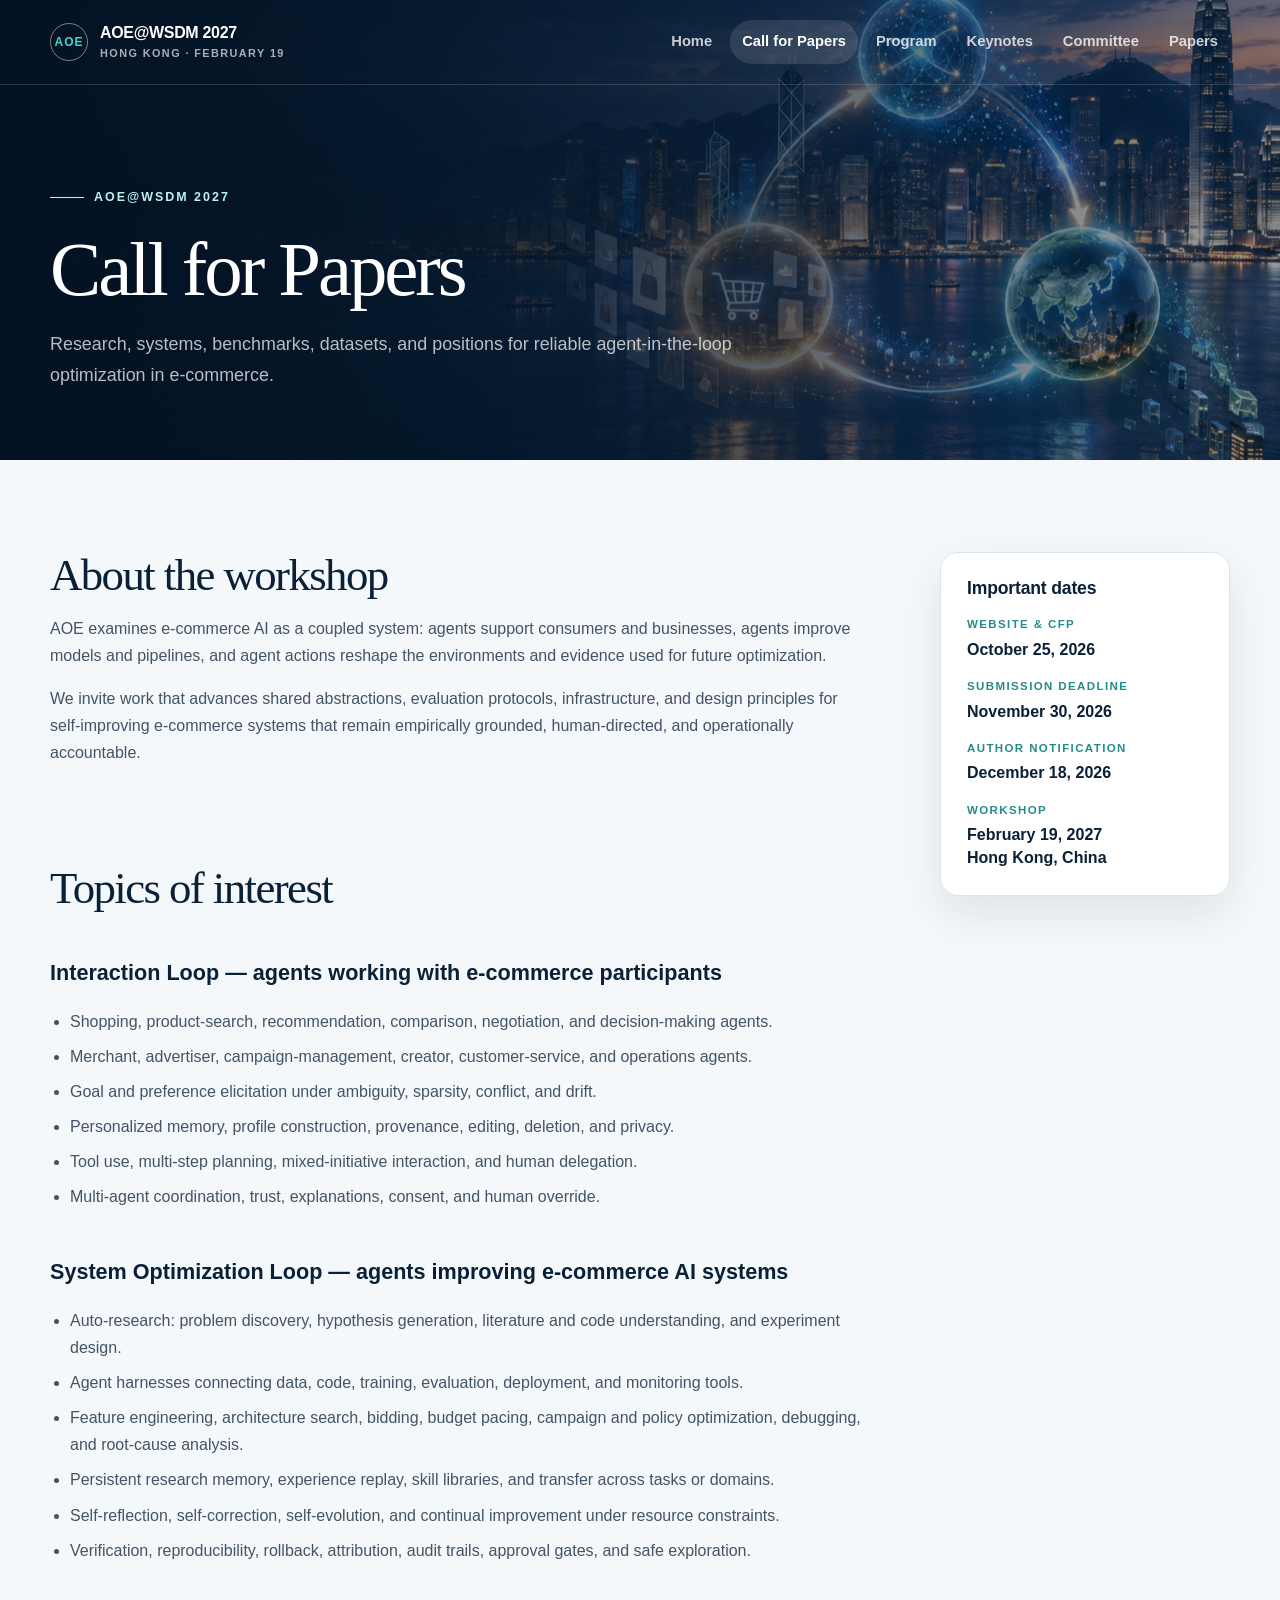
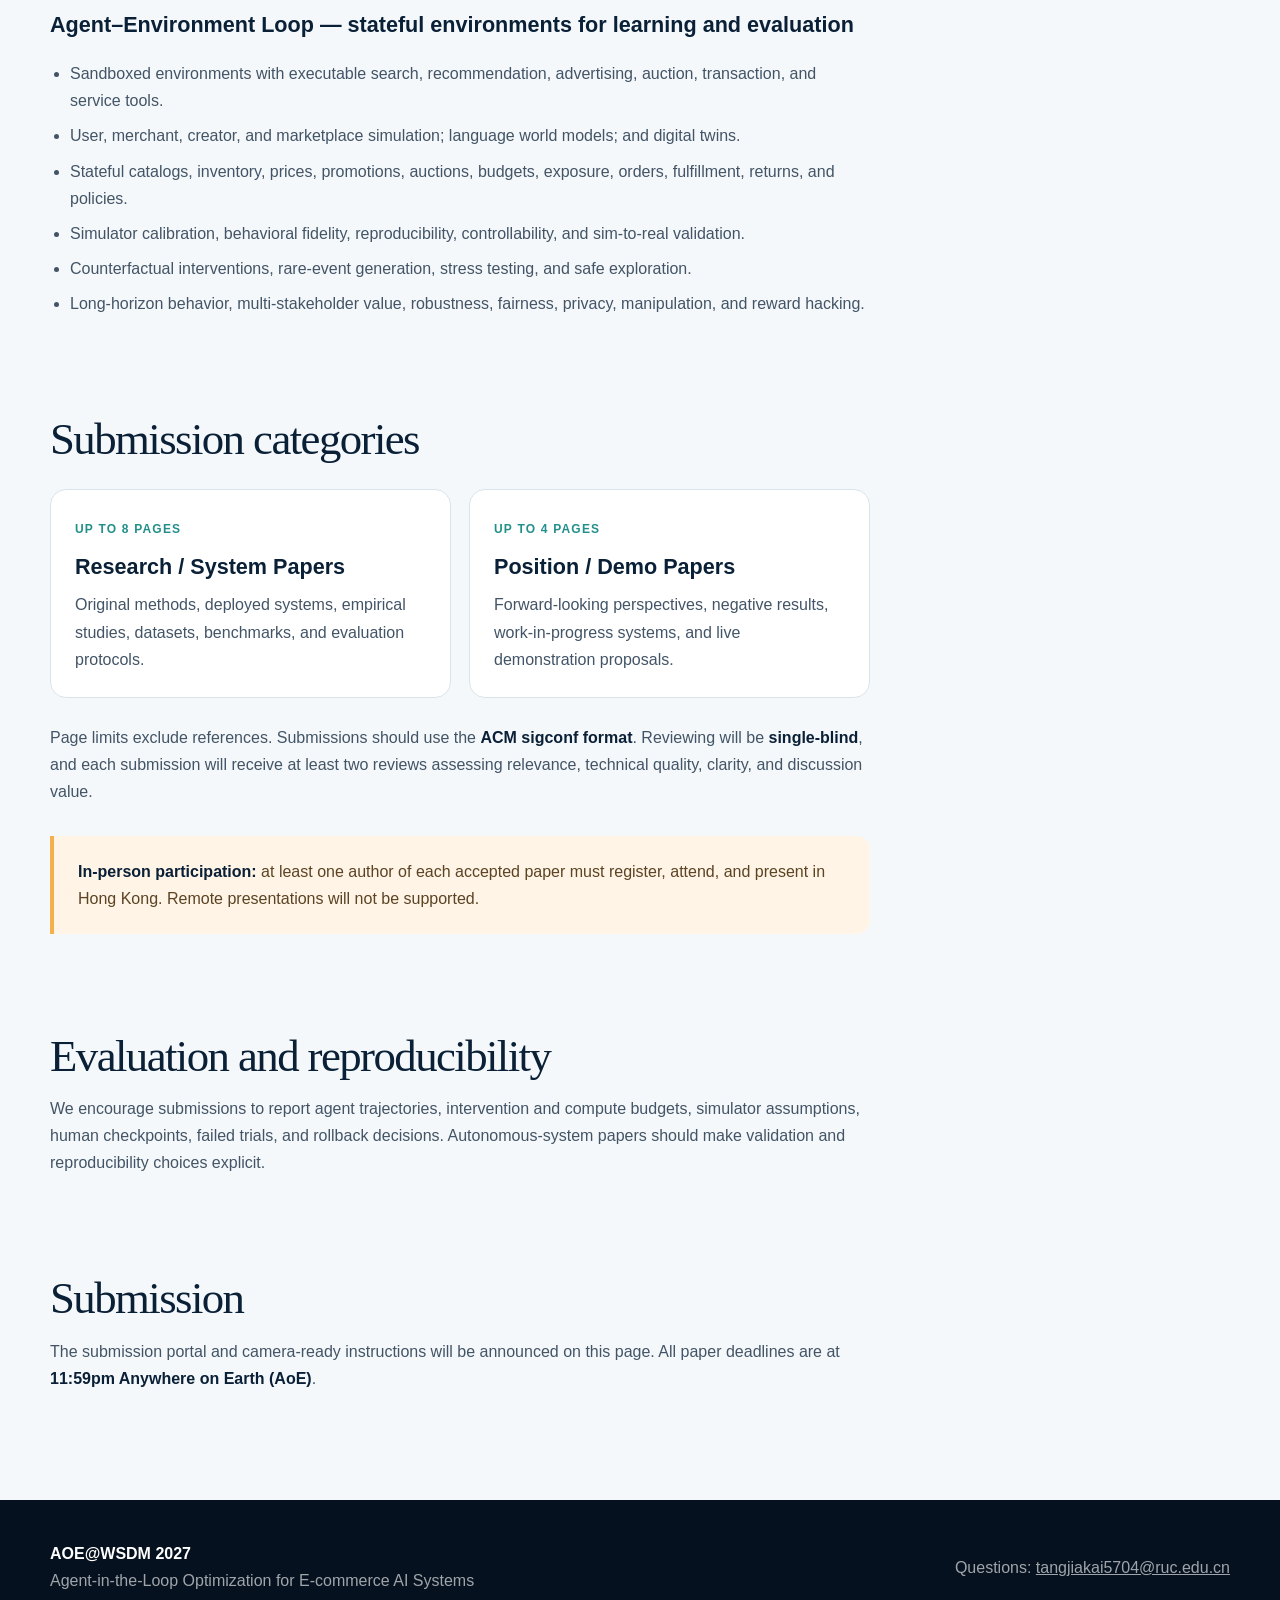
==== cfp.html @ 461d2d0b "Move website files to repository root" ====
<!doctype html>
<html lang="en">
<head>
  <meta charset="utf-8"><meta name="viewport" content="width=device-width, initial-scale=1">
  <meta name="description" content="Call for papers for AOE@WSDM 2027, the Workshop on Agent-in-the-Loop Optimization for E-commerce AI Systems.">
  <title>Call for Papers · AOE@WSDM 2027</title>
  <link rel="icon" type="image/svg+xml" href="data:image/svg+xml,%3Csvg xmlns='http://www.w3.org/2000/svg' viewBox='0 0 64 64'%3E%3Crect width='64' height='64' rx='16' fill='%2307182b'/%3E%3Ccircle cx='32' cy='32' r='20' fill='none' stroke='%2342d6d0' stroke-width='4'/%3E%3Ccircle cx='32' cy='12' r='5' fill='%23f4af4f'/%3E%3Cpath d='M19 39h26' stroke='white' stroke-width='4' stroke-linecap='round'/%3E%3C/svg%3E">
  <link rel="stylesheet" href="assets/style.css">
</head>
<body>
  <a class="skip-link" href="#main">Skip to content</a>
  <header class="site-header"><div class="container header-inner">
    <a class="brand" href="index.html"><span class="brand-mark">AOE</span><span class="brand-copy">AOE@WSDM 2027<small>Hong Kong · February 19</small></span></a>
    <button class="menu-toggle" type="button" aria-expanded="false" aria-controls="site-nav">Menu</button>
    <nav class="site-nav" id="site-nav" aria-label="Primary navigation"><a href="index.html">Home</a><a href="cfp.html" aria-current="page">Call for Papers</a><a href="program.html">Program</a><a href="keynotes.html">Keynotes</a><a href="committee.html">Committee</a><a href="papers.html">Papers</a></nav>
  </div></header>
  <main id="main">
    <section class="page-hero"><div class="container page-hero-inner"><p class="eyebrow">AOE@WSDM 2027</p><h1>Call for Papers</h1><p>Research, systems, benchmarks, datasets, and positions for reliable agent-in-the-loop optimization in e-commerce.</p></div></section>
    <section class="section"><div class="container page-grid">
      <article class="prose">
        <h2>About the workshop</h2>
        <p>AOE examines e-commerce AI as a coupled system: agents support consumers and businesses, agents improve models and pipelines, and agent actions reshape the environments and evidence used for future optimization.</p>
        <p>We invite work that advances shared abstractions, evaluation protocols, infrastructure, and design principles for self-improving e-commerce systems that remain empirically grounded, human-directed, and operationally accountable.</p>

        <h2>Topics of interest</h2>
        <h3>Interaction Loop — agents working with e-commerce participants</h3>
        <ul>
          <li>Shopping, product-search, recommendation, comparison, negotiation, and decision-making agents.</li>
          <li>Merchant, advertiser, campaign-management, creator, customer-service, and operations agents.</li>
          <li>Goal and preference elicitation under ambiguity, sparsity, conflict, and drift.</li>
          <li>Personalized memory, profile construction, provenance, editing, deletion, and privacy.</li>
          <li>Tool use, multi-step planning, mixed-initiative interaction, and human delegation.</li>
          <li>Multi-agent coordination, trust, explanations, consent, and human override.</li>
        </ul>

        <h3>System Optimization Loop — agents improving e-commerce AI systems</h3>
        <ul>
          <li>Auto-research: problem discovery, hypothesis generation, literature and code understanding, and experiment design.</li>
          <li>Agent harnesses connecting data, code, training, evaluation, deployment, and monitoring tools.</li>
          <li>Feature engineering, architecture search, bidding, budget pacing, campaign and policy optimization, debugging, and root-cause analysis.</li>
          <li>Persistent research memory, experience replay, skill libraries, and transfer across tasks or domains.</li>
          <li>Self-reflection, self-correction, self-evolution, and continual improvement under resource constraints.</li>
          <li>Verification, reproducibility, rollback, attribution, audit trails, approval gates, and safe exploration.</li>
        </ul>

        <h3>Agent–Environment Loop — stateful environments for learning and evaluation</h3>
        <ul>
          <li>Sandboxed environments with executable search, recommendation, advertising, auction, transaction, and service tools.</li>
          <li>User, merchant, creator, and marketplace simulation; language world models; and digital twins.</li>
          <li>Stateful catalogs, inventory, prices, promotions, auctions, budgets, exposure, orders, fulfillment, returns, and policies.</li>
          <li>Simulator calibration, behavioral fidelity, reproducibility, controllability, and sim-to-real validation.</li>
          <li>Counterfactual interventions, rare-event generation, stress testing, and safe exploration.</li>
          <li>Long-horizon behavior, multi-stakeholder value, robustness, fairness, privacy, manipulation, and reward hacking.</li>
        </ul>

        <h2>Submission categories</h2>
        <div class="format-grid">
          <div class="format-card"><span>Up to 8 pages</span><h3>Research / System Papers</h3><p>Original methods, deployed systems, empirical studies, datasets, benchmarks, and evaluation protocols.</p></div>
          <div class="format-card"><span>Up to 4 pages</span><h3>Position / Demo Papers</h3><p>Forward-looking perspectives, negative results, work-in-progress systems, and live demonstration proposals.</p></div>
        </div>
        <p>Page limits exclude references. Submissions should use the <strong>ACM sigconf format</strong>. Reviewing will be <strong>single-blind</strong>, and each submission will receive at least two reviews assessing relevance, technical quality, clarity, and discussion value.</p>
        <div class="notice"><strong>In-person participation:</strong> at least one author of each accepted paper must register, attend, and present in Hong Kong. Remote presentations will not be supported.</div>

        <h2>Evaluation and reproducibility</h2>
        <p>We encourage submissions to report agent trajectories, intervention and compute budgets, simulator assumptions, human checkpoints, failed trials, and rollback decisions. Autonomous-system papers should make validation and reproducibility choices explicit.</p>
        <h2>Submission</h2>
        <p>The submission portal and camera-ready instructions will be announced on this page. All paper deadlines are at <strong>11:59pm Anywhere on Earth (AoE)</strong>.</p>
      </article>
      <aside class="side-card" aria-label="Important dates">
        <h2>Important dates</h2><dl>
          <dt>Website & CFP</dt><dd>October 25, 2026</dd>
          <dt>Submission deadline</dt><dd>November 30, 2026</dd>
          <dt>Author notification</dt><dd>December 18, 2026</dd>
          <dt>Workshop</dt><dd>February 19, 2027<br>Hong Kong, China</dd>
        </dl>
      </aside>
    </div></section>
  </main>
  <footer class="site-footer"><div class="container footer-inner"><p><strong>AOE@WSDM 2027</strong><br>Agent-in-the-Loop Optimization for E-commerce AI Systems</p><p>Questions: <a href="mailto:tangjiakai5704@ruc.edu.cn">tangjiakai5704@ruc.edu.cn</a></p></div></footer>
  <script src="assets/site.js"></script>
</body></html>
---- assets/style.css ----
:root {
  --navy-950: #07182b;
  --navy-900: #0a2037;
  --navy-800: #11324e;
  --cyan-400: #42d6d0;
  --cyan-200: #baf4ef;
  --amber-400: #f4af4f;
  --ink: #172536;
  --muted: #5f6f7f;
  --paper: #f5f8fa;
  --white: #ffffff;
  --line: #d9e4ea;
  --shadow: 0 24px 70px rgba(7, 24, 43, 0.14);
  --radius: 22px;
  --container: min(1180px, calc(100% - 40px));
}

* { box-sizing: border-box; }
html { scroll-behavior: smooth; }
body {
  margin: 0;
  color: var(--ink);
  background: var(--paper);
  font-family: Inter, ui-sans-serif, -apple-system, BlinkMacSystemFont, "Segoe UI", sans-serif;
  font-size: 16px;
  line-height: 1.7;
}
a { color: inherit; }
img { display: block; max-width: 100%; }
.container { width: var(--container); margin-inline: auto; }
.skip-link { position: fixed; top: 8px; left: 8px; z-index: 100; padding: 9px 13px; transform: translateY(-150%); background: white; border-radius: 8px; }
.skip-link:focus { transform: translateY(0); }

.site-header {
  position: absolute;
  inset: 0 0 auto;
  z-index: 20;
  border-bottom: 1px solid rgba(255,255,255,.14);
  color: white;
}
.header-inner { min-height: 84px; display: flex; align-items: center; justify-content: space-between; gap: 28px; }
.brand { display: inline-flex; align-items: center; gap: 12px; text-decoration: none; font-weight: 760; letter-spacing: -.02em; }
.brand-mark { width: 38px; height: 38px; display: grid; place-items: center; border: 1px solid rgba(255,255,255,.46); border-radius: 50%; color: var(--cyan-400); font-size: 12px; letter-spacing: .08em; }
.brand-copy { display: grid; line-height: 1.05; }
.brand-copy small { margin-top: 6px; color: rgba(255,255,255,.66); font-size: .68rem; font-weight: 600; letter-spacing: .13em; text-transform: uppercase; }
.site-nav { display: flex; align-items: center; gap: 6px; }
.site-nav a { padding: 9px 12px; border-radius: 999px; text-decoration: none; color: rgba(255,255,255,.78); font-size: .92rem; font-weight: 650; }
.site-nav a:hover, .site-nav a:focus-visible, .site-nav a[aria-current="page"] { background: rgba(255,255,255,.11); color: white; }
.menu-toggle { display: none; border: 0; color: white; background: transparent; font: inherit; font-weight: 700; }

.hero {
  position: relative;
  min-height: 790px;
  display: grid;
  align-items: center;
  overflow: hidden;
  color: white;
  background:
    linear-gradient(90deg, rgba(4,18,34,.96) 0%, rgba(5,24,43,.86) 38%, rgba(5,24,43,.28) 72%, rgba(5,24,43,.14) 100%),
    url('aoe-hero.jpg') center / cover no-repeat,
    var(--navy-950);
}
.hero::before {
  content: "";
  position: absolute;
  inset: 0;
  background-image: linear-gradient(rgba(255,255,255,.045) 1px, transparent 1px), linear-gradient(90deg, rgba(255,255,255,.045) 1px, transparent 1px);
  background-size: 64px 64px;
  mask-image: linear-gradient(to right, transparent 2%, black 50%, black 100%);
}
.hero-inner { position: relative; z-index: 2; padding-top: 140px; padding-bottom: 96px; }
.eyebrow { display: inline-flex; align-items: center; gap: 10px; margin: 0 0 24px; color: var(--cyan-200); font-size: .78rem; font-weight: 760; letter-spacing: .16em; text-transform: uppercase; }
.eyebrow::before { content: ""; width: 34px; height: 1px; background: currentColor; }
.hero h1 { max-width: 900px; margin: 0; font-family: Georgia, "Times New Roman", serif; font-size: clamp(3.2rem, 7.3vw, 6.6rem); line-height: .94; letter-spacing: -.045em; font-weight: 500; }
.hero h1 em { color: var(--cyan-400); font-style: normal; }
.hero-summary { max-width: 690px; margin: 28px 0 0; color: rgba(255,255,255,.78); font-size: clamp(1.05rem, 1.6vw, 1.28rem); line-height: 1.6; }
.hero-meta { display: flex; flex-wrap: wrap; gap: 24px 34px; margin-top: 38px; }
.meta-item { display: grid; gap: 2px; }
.meta-item strong { color: white; font-size: 1.05rem; }
.meta-item span { color: rgba(255,255,255,.55); font-size: .77rem; text-transform: uppercase; letter-spacing: .12em; }
.hero-actions { display: flex; flex-wrap: wrap; gap: 12px; margin-top: 40px; }
.button { display: inline-flex; align-items: center; justify-content: center; min-height: 49px; padding: 0 22px; border-radius: 999px; text-decoration: none; font-weight: 760; transition: transform .2s ease, background .2s ease; }
.button:hover { transform: translateY(-2px); }
.button-primary { background: var(--amber-400); color: var(--navy-950); }
.button-secondary { border: 1px solid rgba(255,255,255,.38); color: white; background: rgba(255,255,255,.06); }
.loop-visual { display: none; }
.loop-ring { position: absolute; inset: 15%; border: 1px solid rgba(186,244,239,.34); border-radius: 50%; animation: orbit 24s linear infinite; }
.loop-ring:nth-child(2) { inset: 27%; border-color: rgba(244,175,79,.38); animation-direction: reverse; animation-duration: 17s; }
.loop-ring::before, .loop-ring::after { content: ""; position: absolute; width: 13px; height: 13px; border-radius: 50%; background: var(--cyan-400); box-shadow: 0 0 28px currentColor; }
.loop-ring::before { top: 8%; left: 22%; }
.loop-ring::after { right: 8%; bottom: 28%; background: var(--amber-400); }
.loop-core { position: absolute; inset: 39%; display: grid; place-items: center; border-radius: 50%; border: 1px solid rgba(255,255,255,.28); background: rgba(255,255,255,.07); backdrop-filter: blur(8px); font-weight: 800; letter-spacing: .15em; }
@keyframes orbit { to { transform: rotate(360deg); } }

.section { padding: 92px 0; }
.section-white { background: white; }
.section-dark { background: var(--navy-950); color: white; }
.section-head { display: grid; grid-template-columns: 1fr 1.15fr; gap: 48px; align-items: end; margin-bottom: 46px; }
.kicker { margin: 0 0 12px; color: #208d8a; font-size: .78rem; font-weight: 800; letter-spacing: .15em; text-transform: uppercase; }
.section h2 { margin: 0; color: var(--navy-900); font-family: Georgia, "Times New Roman", serif; font-size: clamp(2.2rem, 4vw, 4rem); line-height: 1.04; letter-spacing: -.035em; font-weight: 500; }
.section-dark h2 { color: white; }
.lead { margin: 0; color: var(--muted); font-size: 1.13rem; }
.section-dark .lead { color: rgba(255,255,255,.65); }
.intro-grid { display: grid; grid-template-columns: 1.18fr .82fr; gap: 30px; align-items: stretch; }
.intro-copy { padding: clamp(30px, 5vw, 60px); border: 1px solid var(--line); border-radius: var(--radius); background: white; box-shadow: var(--shadow); }
.intro-copy p:first-child { margin-top: 0; font-size: 1.2rem; color: var(--navy-800); }
.question-card { display: grid; align-content: end; min-height: 360px; padding: 40px; border-radius: var(--radius); color: white; background: linear-gradient(145deg, #0e3e58, #071a2e); box-shadow: var(--shadow); }
.question-card span { color: var(--cyan-400); font-size: .75rem; font-weight: 800; letter-spacing: .15em; text-transform: uppercase; }
.question-card blockquote { margin: 20px 0 0; font-family: Georgia, serif; font-size: clamp(1.6rem, 2.7vw, 2.35rem); line-height: 1.22; }
.loop-grid { display: grid; grid-template-columns: repeat(3, 1fr); gap: 18px; }
.loop-card { position: relative; min-height: 315px; padding: 30px; overflow: hidden; border: 1px solid rgba(255,255,255,.11); border-radius: var(--radius); background: rgba(255,255,255,.055); }
.loop-card::after { content: attr(data-index); position: absolute; right: 19px; bottom: -27px; color: rgba(255,255,255,.045); font-family: Georgia, serif; font-size: 8rem; line-height: 1; }
.loop-icon { width: 48px; height: 48px; display: grid; place-items: center; border-radius: 50%; color: var(--navy-950); background: var(--cyan-400); font-weight: 900; }
.loop-card:nth-child(2) .loop-icon { background: var(--amber-400); }
.loop-card:nth-child(3) .loop-icon { background: white; }
.loop-card h3 { margin: 28px 0 12px; font-size: 1.35rem; }
.loop-card p { margin: 0; color: rgba(255,255,255,.63); }
.date-grid { display: grid; grid-template-columns: repeat(4, 1fr); border: 1px solid var(--line); border-radius: var(--radius); overflow: hidden; background: white; box-shadow: var(--shadow); }
.date-item { min-height: 190px; padding: 28px; border-right: 1px solid var(--line); }
.date-item:last-child { border-right: 0; background: #eafaf8; }
.date-item time { display: block; margin-bottom: 18px; color: var(--navy-900); font-family: Georgia, serif; font-size: 1.55rem; line-height: 1.15; }
.date-item span { color: var(--muted); font-size: .8rem; font-weight: 760; letter-spacing: .08em; text-transform: uppercase; }
.topic-row { display: grid; grid-template-columns: 230px minmax(0, 1fr); gap: 36px; padding: 28px 0; border-top: 1px solid var(--line); }
.topic-row:last-child { border-bottom: 1px solid var(--line); }
.topic-number { max-width: 210px; color: #238f8b; font-size: .78rem; font-weight: 800; line-height: 1.6; letter-spacing: .15em; }
.topic-row > div { min-width: 0; }
.topic-row h3 { margin: 0 0 8px; color: var(--navy-900); font-size: 1.4rem; }
.topic-row p { margin: 0; color: var(--muted); }
.cta { padding: 46px; display: flex; align-items: center; justify-content: space-between; gap: 28px; border-radius: var(--radius); color: white; background: linear-gradient(120deg, #0b2a44, #145370); }
.cta h2 { color: white; font-size: clamp(2rem, 3vw, 3.2rem); }
.cta p { margin: 12px 0 0; color: rgba(255,255,255,.66); }
.site-footer { padding: 40px 0; color: rgba(255,255,255,.62); background: #05111f; }
.footer-inner { display: flex; align-items: center; justify-content: space-between; gap: 24px; }
.footer-inner strong { color: white; }
.footer-inner p { margin: 0; }

.page-hero {
  min-height: 460px;
  display: grid;
  align-items: end;
  color: white;
  background:
    linear-gradient(90deg, rgba(4,18,34,.97), rgba(5,24,43,.76) 48%, rgba(5,24,43,.36)),
    url('aoe-hero.jpg') center 48% / cover no-repeat,
    var(--navy-950);
}
.page-hero-inner { padding-top: 170px; padding-bottom: 70px; }
.page-hero h1 { max-width: 880px; margin: 0; font-family: Georgia, "Times New Roman", serif; font-size: clamp(3rem, 6vw, 5.6rem); line-height: .98; letter-spacing: -.04em; font-weight: 500; }
.page-hero p:last-child { max-width: 720px; margin: 22px 0 0; color: rgba(255,255,255,.72); font-size: 1.12rem; }
.page-grid { display: grid; grid-template-columns: minmax(0, 1fr) 290px; gap: 60px; align-items: start; }
.prose { max-width: 820px; }
.prose h2 { margin-top: 2.2em; font-size: clamp(2rem, 3.5vw, 3rem); }
.prose h2:first-child { margin-top: 0; }
.prose h3 { margin: 2em 0 .6em; color: var(--navy-900); font-size: 1.35rem; }
.prose p, .prose li { color: #425466; }
.prose strong { color: var(--navy-900); }
.prose ul, .prose ol { padding-left: 1.25em; }
.prose li + li { margin-top: .5em; }
.side-card { position: sticky; top: 28px; padding: 26px; border: 1px solid var(--line); border-radius: 18px; background: white; box-shadow: 0 18px 45px rgba(7,24,43,.09); }
.side-card h2 { margin: 0 0 18px; font-family: inherit; font-size: 1.1rem; font-weight: 800; letter-spacing: -.01em; }
.side-card dl { margin: 0; }
.side-card dt { margin-top: 16px; color: #268c89; font-size: .72rem; font-weight: 800; letter-spacing: .12em; text-transform: uppercase; }
.side-card dd { margin: 3px 0 0; color: var(--navy-900); font-weight: 680; line-height: 1.45; }
.format-grid { display: grid; grid-template-columns: repeat(2, 1fr); gap: 18px; margin: 26px 0; }
.format-card { padding: 24px; border: 1px solid var(--line); border-radius: 16px; background: white; }
.format-card span { color: #238f8b; font-size: .75rem; font-weight: 800; letter-spacing: .1em; text-transform: uppercase; }
.format-card h3 { margin: 8px 0 6px; }
.format-card p { margin: 0; }
.notice { margin: 30px 0; padding: 22px 24px; border-left: 4px solid var(--amber-400); border-radius: 0 14px 14px 0; background: #fff4e5; color: #5b4324; }
.schedule { width: 100%; border-collapse: separate; border-spacing: 0; overflow: hidden; border: 1px solid var(--line); border-radius: 18px; background: white; }
.schedule th, .schedule td { padding: 19px 22px; border-bottom: 1px solid var(--line); text-align: left; vertical-align: top; }
.schedule tr:last-child td { border-bottom: 0; }
.schedule th { color: white; background: var(--navy-900); font-size: .78rem; letter-spacing: .09em; text-transform: uppercase; }
.schedule td:first-child { width: 150px; color: #187e7b; font-weight: 800; white-space: nowrap; }
.schedule td strong { color: var(--navy-900); }
.status-banner { display: flex; align-items: center; gap: 18px; padding: 24px; border: 1px solid #bde8e4; border-radius: 18px; background: #eafaf8; }
.status-dot { width: 12px; height: 12px; flex: 0 0 auto; border-radius: 50%; background: #1c9b92; box-shadow: 0 0 0 8px rgba(28,155,146,.12); }
.person-grid { display: grid; grid-template-columns: repeat(3, 1fr); gap: 20px; }
.person-card { padding: 26px; border: 1px solid var(--line); border-radius: 18px; background: white; transition: transform .2s ease, box-shadow .2s ease; }
.person-card:hover { transform: translateY(-4px); box-shadow: 0 18px 40px rgba(7,24,43,.11); }
.person-avatar { width: 84px; height: 84px; display: grid; place-items: center; overflow: hidden; margin-bottom: 20px; border-radius: 50%; color: white; background: linear-gradient(135deg, #0d3e5b, #24a7a1); font-family: Georgia, serif; font-size: 1.5rem; }
.person-avatar img { width: 100%; height: 100%; object-fit: cover; }
.person-card h3 { margin: 0 0 4px; color: var(--navy-900); font-size: 1.2rem; }
.person-role { min-height: 48px; margin: 0 0 18px; color: #258a86; font-size: .84rem; font-weight: 760; line-height: 1.45; }
.person-card p:last-child { margin-bottom: 0; color: var(--muted); font-size: .93rem; }
.speaker-card { display: grid; grid-template-columns: 180px 1fr; gap: 34px; padding: 34px; border: 1px solid var(--line); border-radius: var(--radius); background: white; }
.speaker-mark { width: 180px; aspect-ratio: 1; display: grid; place-items: center; border-radius: 50%; color: white; background: radial-gradient(circle at 35% 28%, #46d9d3, #0d3d59 62%, #07182b); font-family: Georgia, serif; font-size: 2.8rem; }
.speaker-card h2 { margin: 0 0 8px; font-size: 2.3rem; }
.speaker-card + .speaker-card { margin-top: 20px; }
.tag { display: inline-flex; padding: 5px 11px; border-radius: 999px; color: #176f6c; background: #e3f7f5; font-size: .72rem; font-weight: 800; letter-spacing: .08em; text-transform: uppercase; }
.empty-state { padding: clamp(36px, 7vw, 78px); border: 1px dashed #a8bbc5; border-radius: var(--radius); text-align: center; background: white; }
.empty-state h2 { margin: 16px auto 12px; max-width: 620px; }
.empty-state p { max-width: 620px; margin: 0 auto; color: var(--muted); }

[data-reveal] { opacity: 0; transform: translateY(20px); transition: opacity .7s ease, transform .7s ease; }
[data-reveal].is-visible { opacity: 1; transform: none; }
@media (prefers-reduced-motion: reduce) { *, *::before, *::after { scroll-behavior: auto !important; animation: none !important; transition: none !important; } [data-reveal] { opacity: 1; transform: none; } }

@media (max-width: 900px) {
  .menu-toggle { display: block; padding: 10px; }
  .site-nav { display: none; position: absolute; top: 76px; left: 20px; right: 20px; padding: 16px; flex-direction: column; align-items: stretch; border: 1px solid rgba(255,255,255,.14); border-radius: 16px; background: rgba(7,24,43,.97); box-shadow: var(--shadow); }
  .site-nav.is-open { display: flex; }
  .site-nav a { padding: 11px 14px; }
  .hero { min-height: 720px; }
  .loop-visual { right: -280px; opacity: .35; }
  .section-head, .intro-grid { grid-template-columns: 1fr; }
  .loop-grid { grid-template-columns: 1fr; }
  .loop-card { min-height: auto; }
  .date-grid { grid-template-columns: repeat(2, 1fr); }
  .date-item:nth-child(2) { border-right: 0; }
  .date-item:nth-child(-n+2) { border-bottom: 1px solid var(--line); }
  .topic-row { grid-template-columns: 1fr; gap: 8px; }
  .page-grid { grid-template-columns: 1fr; }
  .side-card { position: static; }
  .person-grid { grid-template-columns: repeat(2, 1fr); }
}
@media (max-width: 600px) {
  :root { --container: min(100% - 28px, 1180px); }
  .header-inner { min-height: 72px; }
  .brand-copy small { display: none; }
  .hero { min-height: 760px; }
  .hero-inner { padding-top: 122px; padding-bottom: 74px; }
  .hero h1 { font-size: clamp(2.75rem, 15vw, 4.4rem); }
  .section { padding: 68px 0; }
  .section-head { gap: 22px; }
  .date-grid { grid-template-columns: 1fr; }
  .date-item { border-right: 0; border-bottom: 1px solid var(--line); }
  .date-item:last-child { border-bottom: 0; }
  .topic-row { grid-template-columns: 1fr; gap: 8px; }
  .cta, .footer-inner { align-items: flex-start; flex-direction: column; }
  .page-hero { min-height: 420px; }
  .page-hero-inner { padding-top: 140px; padding-bottom: 54px; }
  .format-grid, .person-grid { grid-template-columns: 1fr; }
  .schedule { display: block; overflow-x: auto; }
  .speaker-card { grid-template-columns: 1fr; }
  .speaker-mark { width: 120px; }
}
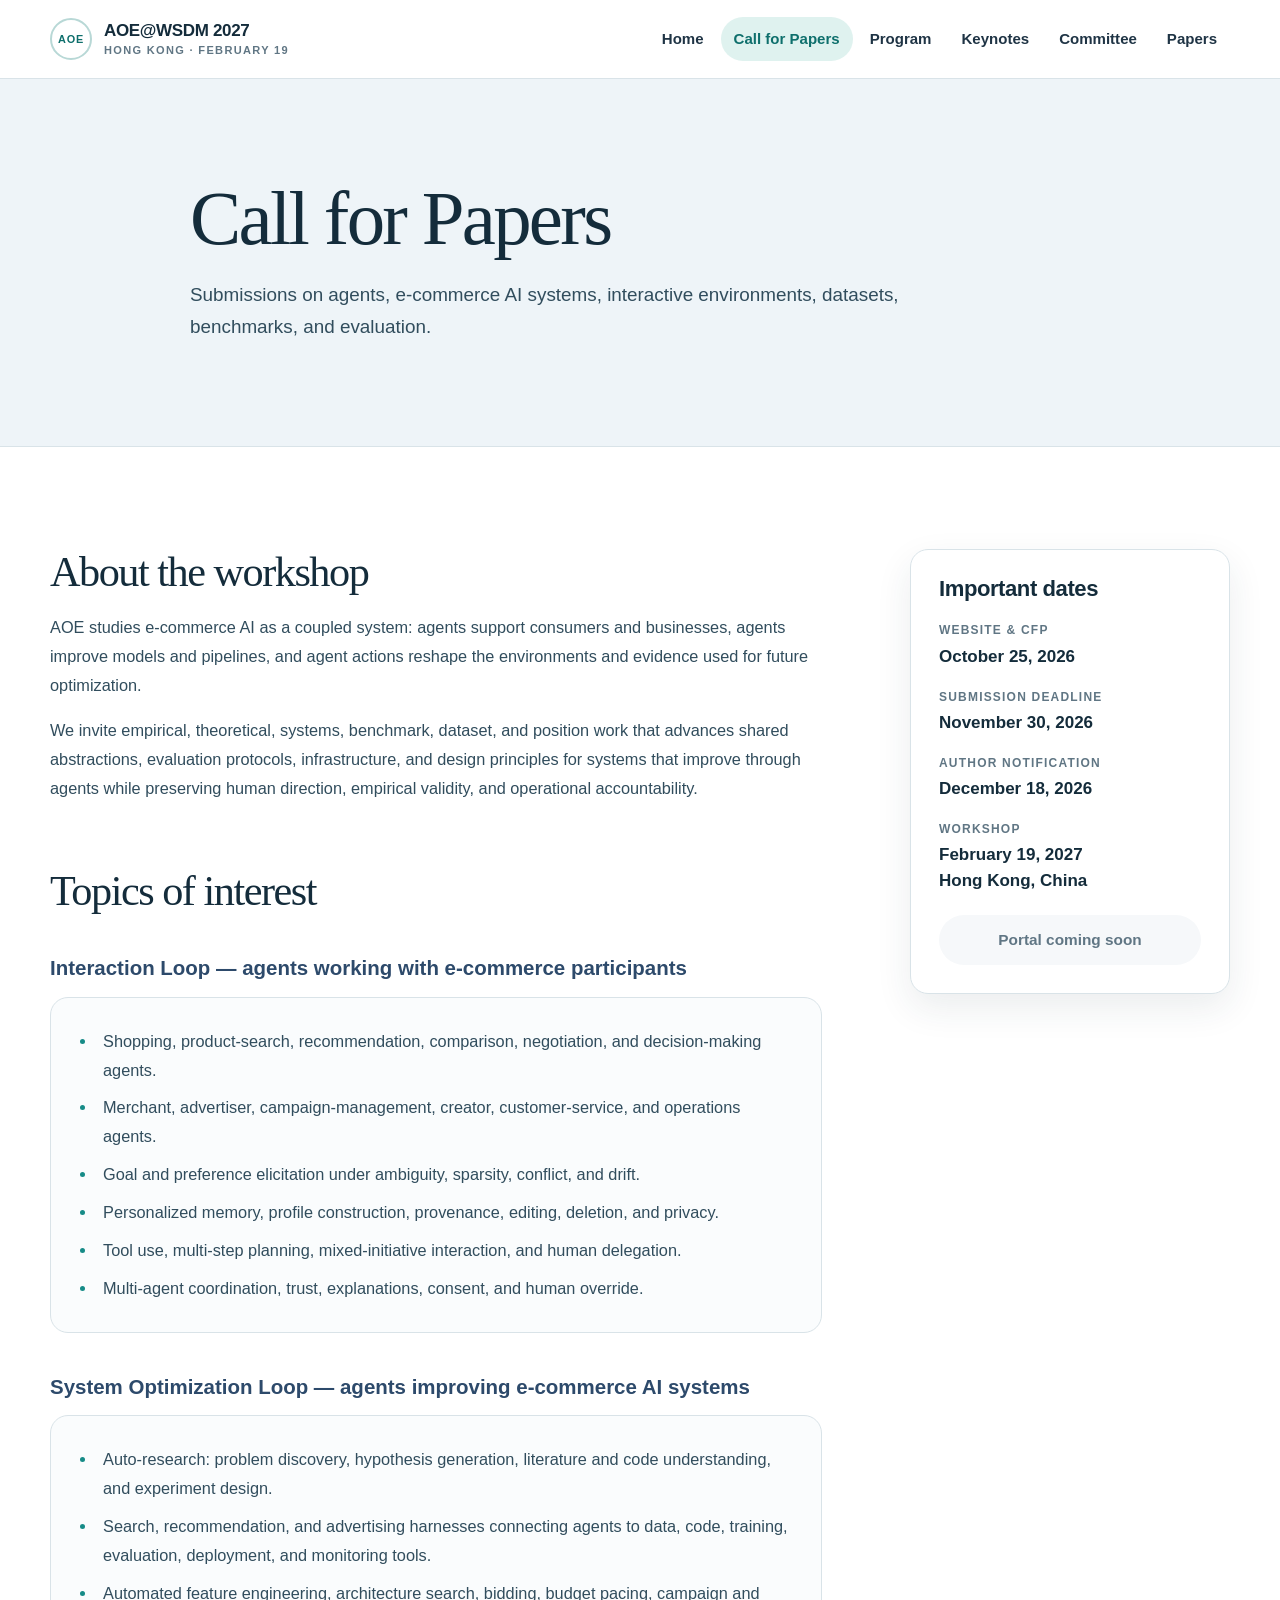
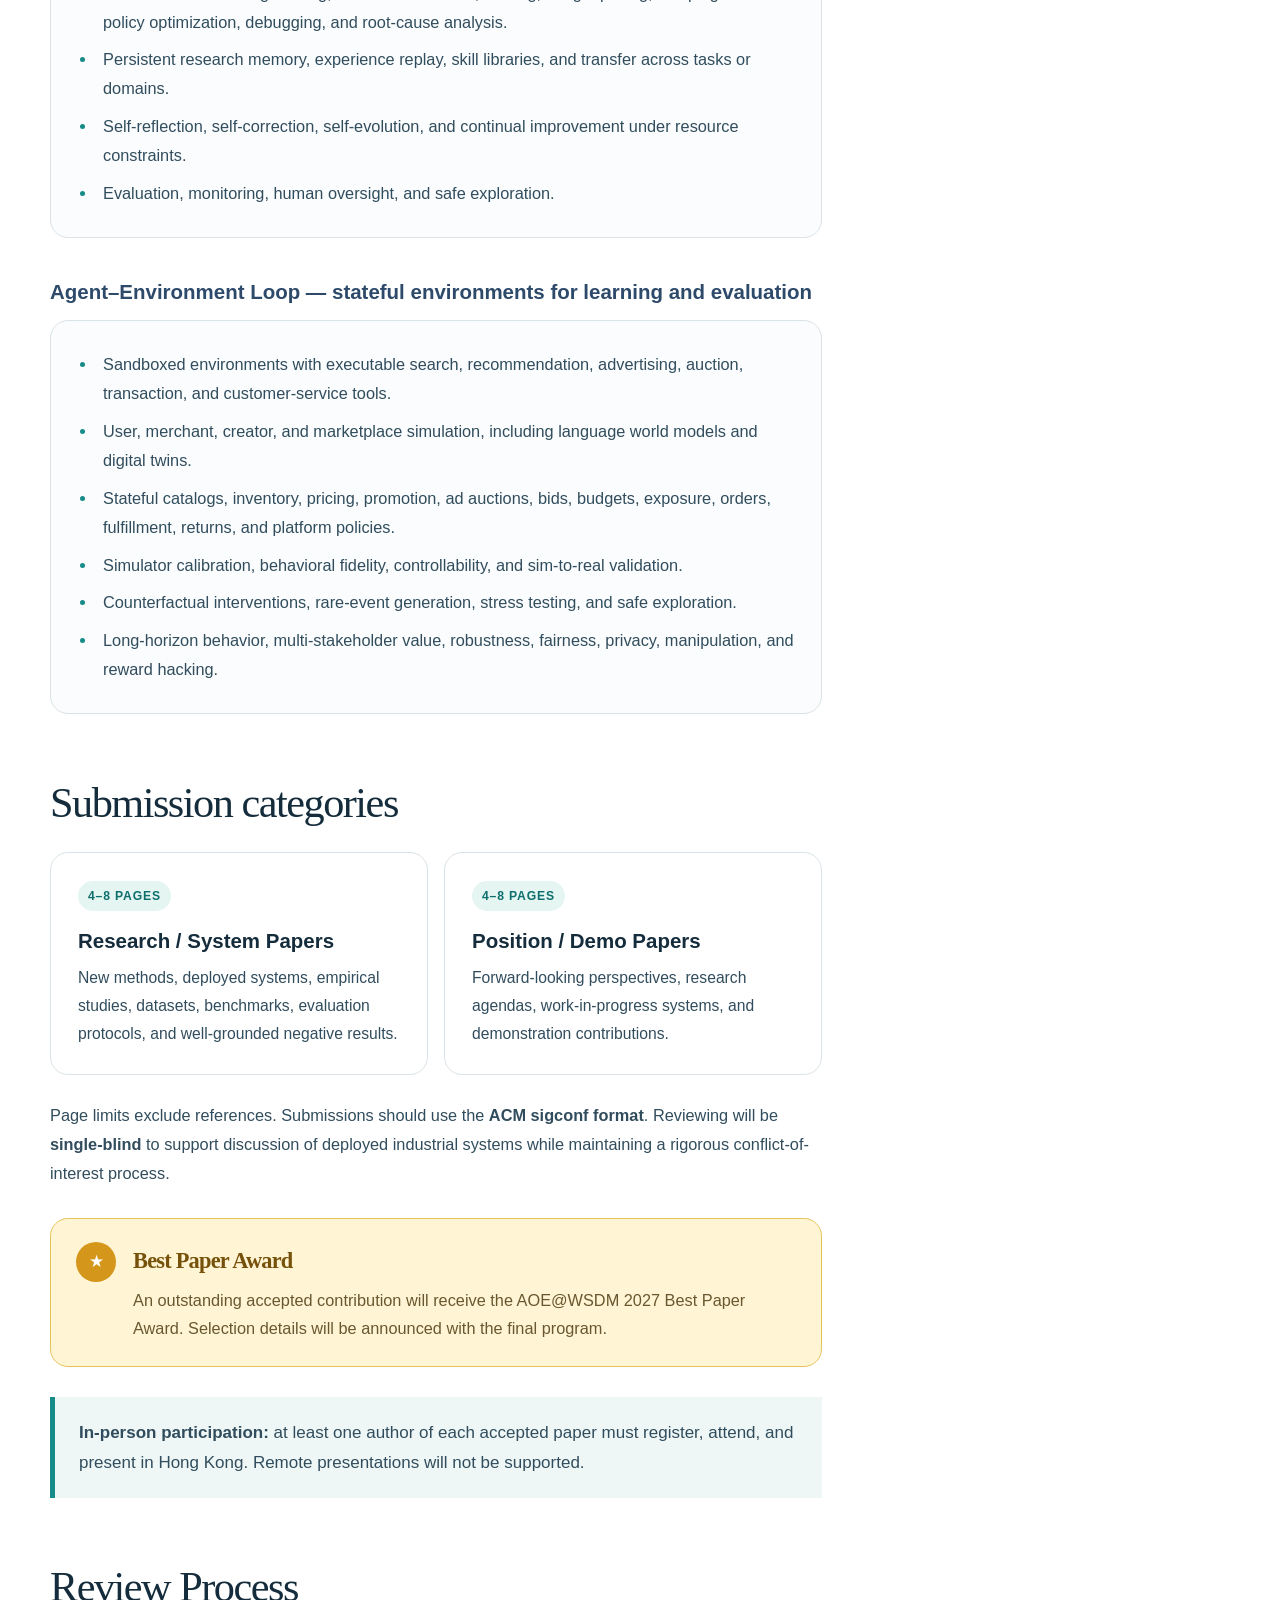
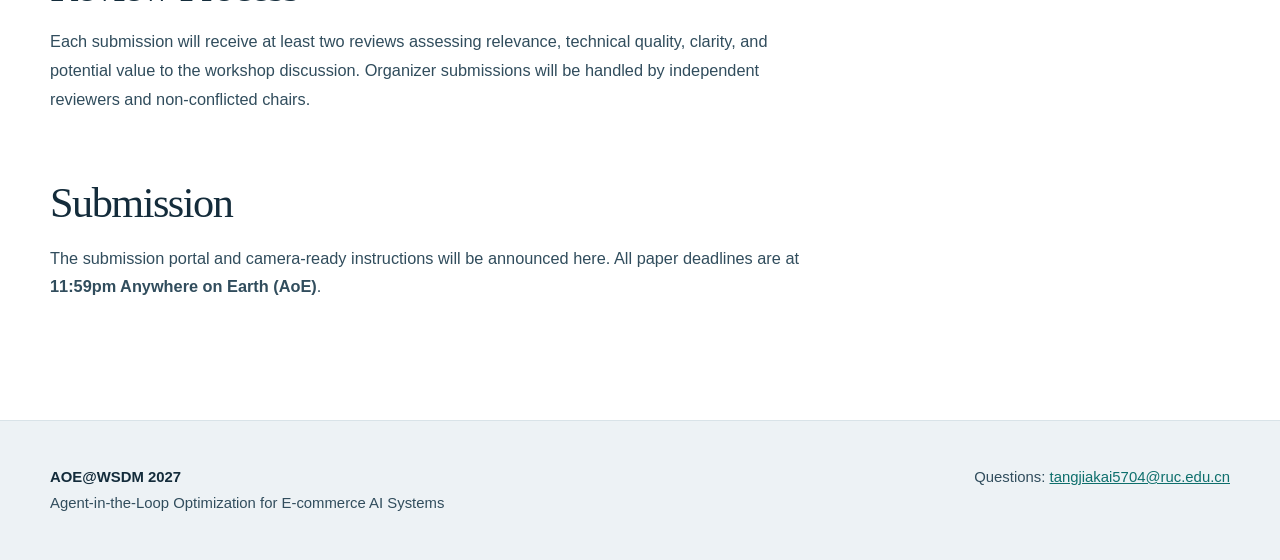
==== commit bcef1b5c: "Refactor code structure for improved readability and maintainability" ====
--- a/cfp.html
+++ b/cfp.html
@@ -1,10 +1,11 @@
 <!doctype html>
 <html lang="en">
 <head>
-  <meta charset="utf-8"><meta name="viewport" content="width=device-width, initial-scale=1">
+  <meta charset="utf-8">
+  <meta name="viewport" content="width=device-width, initial-scale=1">
   <meta name="description" content="Call for papers for AOE@WSDM 2027, the Workshop on Agent-in-the-Loop Optimization for E-commerce AI Systems.">
   <title>Call for Papers · AOE@WSDM 2027</title>
-  <link rel="icon" type="image/svg+xml" href="data:image/svg+xml,%3Csvg xmlns='http://www.w3.org/2000/svg' viewBox='0 0 64 64'%3E%3Crect width='64' height='64' rx='16' fill='%2307182b'/%3E%3Ccircle cx='32' cy='32' r='20' fill='none' stroke='%2342d6d0' stroke-width='4'/%3E%3Ccircle cx='32' cy='12' r='5' fill='%23f4af4f'/%3E%3Cpath d='M19 39h26' stroke='white' stroke-width='4' stroke-linecap='round'/%3E%3C/svg%3E">
+  <link rel="icon" type="image/svg+xml" href="data:image/svg+xml,%3Csvg xmlns='http://www.w3.org/2000/svg' viewBox='0 0 64 64'%3E%3Crect width='64' height='64' rx='20' fill='%23dff4eb'/%3E%3Ccircle cx='32' cy='32' r='21' fill='none' stroke='%23248675' stroke-width='3'/%3E%3Ccircle cx='32' cy='32' r='12' fill='none' stroke='%234e91bd' stroke-width='3'/%3E%3Ccircle cx='32' cy='32' r='4' fill='%23dd7d58'/%3E%3C/svg%3E">
   <link rel="stylesheet" href="assets/style.css">
 </head>
 <body>
@@ -14,13 +15,15 @@
     <button class="menu-toggle" type="button" aria-expanded="false" aria-controls="site-nav">Menu</button>
     <nav class="site-nav" id="site-nav" aria-label="Primary navigation"><a href="index.html">Home</a><a href="cfp.html" aria-current="page">Call for Papers</a><a href="program.html">Program</a><a href="keynotes.html">Keynotes</a><a href="committee.html">Committee</a><a href="papers.html">Papers</a></nav>
   </div></header>
+
   <main id="main">
-    <section class="page-hero"><div class="container page-hero-inner"><p class="eyebrow">AOE@WSDM 2027</p><h1>Call for Papers</h1><p>Research, systems, benchmarks, datasets, and positions for reliable agent-in-the-loop optimization in e-commerce.</p></div></section>
+    <section class="page-hero"><div class="container page-hero-inner"><h1>Call for Papers</h1><p>Submissions on agents, e-commerce AI systems, interactive environments, datasets, benchmarks, and evaluation.</p></div></section>
+
     <section class="section"><div class="container page-grid">
       <article class="prose">
         <h2>About the workshop</h2>
-        <p>AOE examines e-commerce AI as a coupled system: agents support consumers and businesses, agents improve models and pipelines, and agent actions reshape the environments and evidence used for future optimization.</p>
-        <p>We invite work that advances shared abstractions, evaluation protocols, infrastructure, and design principles for self-improving e-commerce systems that remain empirically grounded, human-directed, and operationally accountable.</p>
+        <p>AOE studies e-commerce AI as a coupled system: agents support consumers and businesses, agents improve models and pipelines, and agent actions reshape the environments and evidence used for future optimization.</p>
+        <p>We invite empirical, theoretical, systems, benchmark, dataset, and position work that advances shared abstractions, evaluation protocols, infrastructure, and design principles for systems that improve through agents while preserving human direction, empirical validity, and operational accountability.</p>
 
         <h2>Topics of interest</h2>
         <h3>Interaction Loop — agents working with e-commerce participants</h3>
@@ -36,46 +39,51 @@
         <h3>System Optimization Loop — agents improving e-commerce AI systems</h3>
         <ul>
           <li>Auto-research: problem discovery, hypothesis generation, literature and code understanding, and experiment design.</li>
-          <li>Agent harnesses connecting data, code, training, evaluation, deployment, and monitoring tools.</li>
-          <li>Feature engineering, architecture search, bidding, budget pacing, campaign and policy optimization, debugging, and root-cause analysis.</li>
+          <li>Search, recommendation, and advertising harnesses connecting agents to data, code, training, evaluation, deployment, and monitoring tools.</li>
+          <li>Automated feature engineering, architecture search, bidding, budget pacing, campaign and policy optimization, debugging, and root-cause analysis.</li>
           <li>Persistent research memory, experience replay, skill libraries, and transfer across tasks or domains.</li>
           <li>Self-reflection, self-correction, self-evolution, and continual improvement under resource constraints.</li>
-          <li>Verification, reproducibility, rollback, attribution, audit trails, approval gates, and safe exploration.</li>
+          <li>Evaluation, monitoring, human oversight, and safe exploration.</li>
         </ul>
 
         <h3>Agent–Environment Loop — stateful environments for learning and evaluation</h3>
         <ul>
-          <li>Sandboxed environments with executable search, recommendation, advertising, auction, transaction, and service tools.</li>
-          <li>User, merchant, creator, and marketplace simulation; language world models; and digital twins.</li>
-          <li>Stateful catalogs, inventory, prices, promotions, auctions, budgets, exposure, orders, fulfillment, returns, and policies.</li>
-          <li>Simulator calibration, behavioral fidelity, reproducibility, controllability, and sim-to-real validation.</li>
+          <li>Sandboxed environments with executable search, recommendation, advertising, auction, transaction, and customer-service tools.</li>
+          <li>User, merchant, creator, and marketplace simulation, including language world models and digital twins.</li>
+          <li>Stateful catalogs, inventory, pricing, promotion, ad auctions, bids, budgets, exposure, orders, fulfillment, returns, and platform policies.</li>
+          <li>Simulator calibration, behavioral fidelity, controllability, and sim-to-real validation.</li>
           <li>Counterfactual interventions, rare-event generation, stress testing, and safe exploration.</li>
           <li>Long-horizon behavior, multi-stakeholder value, robustness, fairness, privacy, manipulation, and reward hacking.</li>
         </ul>
 
         <h2>Submission categories</h2>
         <div class="format-grid">
-          <div class="format-card"><span>Up to 8 pages</span><h3>Research / System Papers</h3><p>Original methods, deployed systems, empirical studies, datasets, benchmarks, and evaluation protocols.</p></div>
-          <div class="format-card"><span>Up to 4 pages</span><h3>Position / Demo Papers</h3><p>Forward-looking perspectives, negative results, work-in-progress systems, and live demonstration proposals.</p></div>
+          <div class="format-card"><span>4–8 pages</span><h3>Research / System Papers</h3><p>New methods, deployed systems, empirical studies, datasets, benchmarks, evaluation protocols, and well-grounded negative results.</p></div>
+          <div class="format-card"><span>4–8 pages</span><h3>Position / Demo Papers</h3><p>Forward-looking perspectives, research agendas, work-in-progress systems, and demonstration contributions.</p></div>
         </div>
-        <p>Page limits exclude references. Submissions should use the <strong>ACM sigconf format</strong>. Reviewing will be <strong>single-blind</strong>, and each submission will receive at least two reviews assessing relevance, technical quality, clarity, and discussion value.</p>
+        <p>Page limits exclude references. Submissions should use the <strong>ACM sigconf format</strong>. Reviewing will be <strong>single-blind</strong> to support discussion of deployed industrial systems while maintaining a rigorous conflict-of-interest process.</p>
+        <div class="award-note"><span aria-hidden="true">★</span><div><strong>Best Paper Award</strong><p>An outstanding accepted contribution will receive the AOE@WSDM 2027 Best Paper Award. Selection details will be announced with the final program.</p></div></div>
         <div class="notice"><strong>In-person participation:</strong> at least one author of each accepted paper must register, attend, and present in Hong Kong. Remote presentations will not be supported.</div>
 
-        <h2>Evaluation and reproducibility</h2>
-        <p>We encourage submissions to report agent trajectories, intervention and compute budgets, simulator assumptions, human checkpoints, failed trials, and rollback decisions. Autonomous-system papers should make validation and reproducibility choices explicit.</p>
+        <h2>Review Process</h2>
+        <p>Each submission will receive at least two reviews assessing relevance, technical quality, clarity, and potential value to the workshop discussion. Organizer submissions will be handled by independent reviewers and non-conflicted chairs.</p>
+
         <h2>Submission</h2>
-        <p>The submission portal and camera-ready instructions will be announced on this page. All paper deadlines are at <strong>11:59pm Anywhere on Earth (AoE)</strong>.</p>
+        <p>The submission portal and camera-ready instructions will be announced here. All paper deadlines are at <strong>11:59pm Anywhere on Earth (AoE)</strong>.</p>
       </article>
       <aside class="side-card" aria-label="Important dates">
         <h2>Important dates</h2><dl>
-          <dt>Website & CFP</dt><dd>October 25, 2026</dd>
+          <dt>Website &amp; CFP</dt><dd>October 25, 2026</dd>
           <dt>Submission deadline</dt><dd>November 30, 2026</dd>
           <dt>Author notification</dt><dd>December 18, 2026</dd>
           <dt>Workshop</dt><dd>February 19, 2027<br>Hong Kong, China</dd>
         </dl>
+        <span class="button button-muted" aria-disabled="true">Portal coming soon</span>
       </aside>
     </div></section>
   </main>
+
   <footer class="site-footer"><div class="container footer-inner"><p><strong>AOE@WSDM 2027</strong><br>Agent-in-the-Loop Optimization for E-commerce AI Systems</p><p>Questions: <a href="mailto:tangjiakai5704@ruc.edu.cn">tangjiakai5704@ruc.edu.cn</a></p></div></footer>
   <script src="assets/site.js"></script>
-</body></html>
+</body>
+</html>
--- a/assets/style.css
+++ b/assets/style.css
@@ -1,237 +1,305 @@
 :root {
-  --navy-950: #07182b;
-  --navy-900: #0a2037;
-  --navy-800: #11324e;
-  --cyan-400: #42d6d0;
-  --cyan-200: #baf4ef;
-  --amber-400: #f4af4f;
-  --ink: #172536;
-  --muted: #5f6f7f;
-  --paper: #f5f8fa;
-  --white: #ffffff;
-  --line: #d9e4ea;
-  --shadow: 0 24px 70px rgba(7, 24, 43, 0.14);
-  --radius: 22px;
-  --container: min(1180px, calc(100% - 40px));
+  --ink: #1f3445;
+  --ink-strong: #142c3b;
+  --text: #314d5d;
+  --muted: #607684;
+  --teal: #168b87;
+  --teal-dark: #0e6f6c;
+  --teal-soft: #e4f5f2;
+  --navy: #2d4a6b;
+  --blue-soft: #eef4f8;
+  --orange: #e76f51;
+  --orange-soft: #fff1e9;
+  --purple: #7569ad;
+  --purple-soft: #f1eff9;
+  --award: #d4971c;
+  --award-dark: #76510a;
+  --award-bg: #fff5d5;
+  --paper: #f6f8fa;
+  --white: #fff;
+  --line: #d9e3e8;
+  --line-strong: #c6d5dd;
+  --shadow: 0 14px 36px rgba(31, 52, 69, .09);
+  --radius-lg: 28px;
+  --radius: 18px;
+  --container: min(1180px, calc(100% - 48px));
 }
 
 * { box-sizing: border-box; }
 html { scroll-behavior: smooth; }
 body {
   margin: 0;
+  overflow-x: hidden;
   color: var(--ink);
-  background: var(--paper);
-  font-family: Inter, ui-sans-serif, -apple-system, BlinkMacSystemFont, "Segoe UI", sans-serif;
-  font-size: 16px;
-  line-height: 1.7;
-}
+  background: var(--white);
+  font-family: "Helvetica Neue", Arial, ui-sans-serif, sans-serif;
+  font-size: 17px;
+  line-height: 1.72;
+  text-rendering: optimizeLegibility;
+}
+::selection { color: var(--ink-strong); background: #cdece8; }
 a { color: inherit; }
 img { display: block; max-width: 100%; }
+button { font: inherit; }
 .container { width: var(--container); margin-inline: auto; }
-.skip-link { position: fixed; top: 8px; left: 8px; z-index: 100; padding: 9px 13px; transform: translateY(-150%); background: white; border-radius: 8px; }
-.skip-link:focus { transform: translateY(0); }
-
-.site-header {
-  position: absolute;
-  inset: 0 0 auto;
-  z-index: 20;
-  border-bottom: 1px solid rgba(255,255,255,.14);
-  color: white;
-}
-.header-inner { min-height: 84px; display: flex; align-items: center; justify-content: space-between; gap: 28px; }
-.brand { display: inline-flex; align-items: center; gap: 12px; text-decoration: none; font-weight: 760; letter-spacing: -.02em; }
-.brand-mark { width: 38px; height: 38px; display: grid; place-items: center; border: 1px solid rgba(255,255,255,.46); border-radius: 50%; color: var(--cyan-400); font-size: 12px; letter-spacing: .08em; }
+.skip-link { position: fixed; top: 10px; left: 10px; z-index: 100; padding: 9px 14px; transform: translateY(-180%); border-radius: 999px; color: white; background: var(--ink-strong); text-decoration: none; }
+.skip-link:focus { transform: none; }
+
+.site-header { position: sticky; top: 0; z-index: 40; border-bottom: 1px solid var(--line); background: rgba(255,255,255,.96); }
+.header-inner { min-height: 78px; display: flex; align-items: center; justify-content: space-between; gap: 28px; }
+.brand { display: inline-flex; align-items: center; gap: 12px; color: var(--ink-strong); text-decoration: none; font-weight: 800; letter-spacing: -.02em; }
+.brand-mark { width: 42px; height: 42px; display: grid; place-items: center; flex: 0 0 auto; border: 2px solid #b8d8d6; border-radius: 50%; color: var(--teal-dark); font-size: .68rem; letter-spacing: .07em; }
 .brand-copy { display: grid; line-height: 1.05; }
-.brand-copy small { margin-top: 6px; color: rgba(255,255,255,.66); font-size: .68rem; font-weight: 600; letter-spacing: .13em; text-transform: uppercase; }
-.site-nav { display: flex; align-items: center; gap: 6px; }
-.site-nav a { padding: 9px 12px; border-radius: 999px; text-decoration: none; color: rgba(255,255,255,.78); font-size: .92rem; font-weight: 650; }
-.site-nav a:hover, .site-nav a:focus-visible, .site-nav a[aria-current="page"] { background: rgba(255,255,255,.11); color: white; }
-.menu-toggle { display: none; border: 0; color: white; background: transparent; font: inherit; font-weight: 700; }
+.brand-copy small { margin-top: 5px; color: var(--muted); font-size: .69rem; font-weight: 700; letter-spacing: .12em; text-transform: uppercase; }
+.site-nav { display: flex; align-items: center; gap: 4px; }
+.site-nav a { padding: 9px 13px; border-radius: 999px; color: var(--ink); text-decoration: none; font-size: .94rem; font-weight: 700; }
+.site-nav a:hover, .site-nav a:focus-visible { color: var(--teal-dark); background: #eff7f6; }
+.site-nav a[aria-current="page"] { color: var(--teal-dark); background: #dff2ef; }
+.menu-toggle { display: none; padding: 9px 14px; border: 1px solid var(--line-strong); border-radius: 999px; color: var(--ink-strong); background: white; font-weight: 750; }
+
+h1, h2, h3 { margin-top: 0; text-wrap: balance; }
+.hero h1, .page-hero h1, .section h2, .speaker-card h2, .home-speakers h3, .award-copy strong, .award-note strong {
+  font-family: Georgia, "Times New Roman", serif;
+  font-weight: 500;
+  letter-spacing: -.035em;
+}
 
 .hero {
   position: relative;
-  min-height: 790px;
-  display: grid;
-  align-items: center;
+  min-height: 760px;
   overflow: hidden;
-  color: white;
+  border-bottom: 1px solid var(--line);
   background:
-    linear-gradient(90deg, rgba(4,18,34,.96) 0%, rgba(5,24,43,.86) 38%, rgba(5,24,43,.28) 72%, rgba(5,24,43,.14) 100%),
-    url('aoe-hero.jpg') center / cover no-repeat,
-    var(--navy-950);
-}
-.hero::before {
-  content: "";
-  position: absolute;
-  inset: 0;
-  background-image: linear-gradient(rgba(255,255,255,.045) 1px, transparent 1px), linear-gradient(90deg, rgba(255,255,255,.045) 1px, transparent 1px);
-  background-size: 64px 64px;
-  mask-image: linear-gradient(to right, transparent 2%, black 50%, black 100%);
-}
-.hero-inner { position: relative; z-index: 2; padding-top: 140px; padding-bottom: 96px; }
-.eyebrow { display: inline-flex; align-items: center; gap: 10px; margin: 0 0 24px; color: var(--cyan-200); font-size: .78rem; font-weight: 760; letter-spacing: .16em; text-transform: uppercase; }
-.eyebrow::before { content: ""; width: 34px; height: 1px; background: currentColor; }
-.hero h1 { max-width: 900px; margin: 0; font-family: Georgia, "Times New Roman", serif; font-size: clamp(3.2rem, 7.3vw, 6.6rem); line-height: .94; letter-spacing: -.045em; font-weight: 500; }
-.hero h1 em { color: var(--cyan-400); font-style: normal; }
-.hero-summary { max-width: 690px; margin: 28px 0 0; color: rgba(255,255,255,.78); font-size: clamp(1.05rem, 1.6vw, 1.28rem); line-height: 1.6; }
-.hero-meta { display: flex; flex-wrap: wrap; gap: 24px 34px; margin-top: 38px; }
-.meta-item { display: grid; gap: 2px; }
-.meta-item strong { color: white; font-size: 1.05rem; }
-.meta-item span { color: rgba(255,255,255,.55); font-size: .77rem; text-transform: uppercase; letter-spacing: .12em; }
-.hero-actions { display: flex; flex-wrap: wrap; gap: 12px; margin-top: 40px; }
-.button { display: inline-flex; align-items: center; justify-content: center; min-height: 49px; padding: 0 22px; border-radius: 999px; text-decoration: none; font-weight: 760; transition: transform .2s ease, background .2s ease; }
+    linear-gradient(90deg, #fff 0%, #fff 43%, rgba(255,255,255,.95) 52%, rgba(255,255,255,.35) 72%, rgba(255,255,255,.08) 100%),
+    url("hong-kong-harbour.webp") 82% center / cover no-repeat;
+}
+.hero::after { content: ""; position: absolute; inset: auto 0 0; height: 90px; background: linear-gradient(to bottom, transparent, rgba(255,255,255,.8)); pointer-events: none; }
+.hero > .container { position: relative; z-index: 2; padding-top: 88px; padding-bottom: 82px; }
+.hero-copy { max-width: 990px; }
+.hero h1 { max-width: 1100px; margin-bottom: 26px; color: var(--ink-strong); font-size: clamp(3.8rem, 5.2vw, 4.85rem); line-height: .98; }
+.hero h1 em { color: var(--teal); font-style: normal; }
+.hero-title-main, .hero-title-sub { display: block; }
+.hero-title-main { white-space: nowrap; }
+.hero-summary { max-width: 760px; margin: 0; color: var(--text); font-size: 1.18rem; line-height: 1.68; }
+.hero-actions { display: flex; flex-wrap: wrap; gap: 12px; margin-top: 30px; }
+.button { display: inline-flex; align-items: center; justify-content: center; min-height: 50px; padding: 0 23px; border: 1px solid transparent; border-radius: 999px; text-decoration: none; font-size: .96rem; font-weight: 780; transition: transform .18s ease, box-shadow .18s ease, background .18s ease; }
 .button:hover { transform: translateY(-2px); }
-.button-primary { background: var(--amber-400); color: var(--navy-950); }
-.button-secondary { border: 1px solid rgba(255,255,255,.38); color: white; background: rgba(255,255,255,.06); }
-.loop-visual { display: none; }
-.loop-ring { position: absolute; inset: 15%; border: 1px solid rgba(186,244,239,.34); border-radius: 50%; animation: orbit 24s linear infinite; }
-.loop-ring:nth-child(2) { inset: 27%; border-color: rgba(244,175,79,.38); animation-direction: reverse; animation-duration: 17s; }
-.loop-ring::before, .loop-ring::after { content: ""; position: absolute; width: 13px; height: 13px; border-radius: 50%; background: var(--cyan-400); box-shadow: 0 0 28px currentColor; }
-.loop-ring::before { top: 8%; left: 22%; }
-.loop-ring::after { right: 8%; bottom: 28%; background: var(--amber-400); }
-.loop-core { position: absolute; inset: 39%; display: grid; place-items: center; border-radius: 50%; border: 1px solid rgba(255,255,255,.28); background: rgba(255,255,255,.07); backdrop-filter: blur(8px); font-weight: 800; letter-spacing: .15em; }
-@keyframes orbit { to { transform: rotate(360deg); } }
-
-.section { padding: 92px 0; }
+.button-primary { color: white; background: var(--teal); box-shadow: 0 9px 20px rgba(22,139,135,.20); }
+.button-primary:hover { background: var(--teal-dark); }
+.button-secondary { border-color: var(--line-strong); color: var(--ink-strong); background: white; }
+.button-secondary:hover { box-shadow: var(--shadow); }
+.button-muted { width: 100%; margin-top: 22px; color: var(--muted); background: var(--paper); cursor: default; }
+.hero-meta { display: grid; grid-template-columns: repeat(3, 1fr); max-width: 760px; margin-top: 38px; overflow: hidden; border: 1px solid var(--line-strong); border-radius: var(--radius); background: white; box-shadow: var(--shadow); }
+.meta-item { min-height: 100px; padding: 22px 24px; border-right: 1px solid var(--line); }
+.meta-item:last-child { border-right: 0; }
+.meta-item span { display: block; margin-bottom: 5px; color: var(--muted); font-size: .72rem; font-weight: 800; letter-spacing: .12em; text-transform: uppercase; }
+.meta-item strong { color: var(--ink-strong); font-size: 1.07rem; }
+.award-banner { display: grid; grid-template-columns: auto minmax(0, 1fr) auto; align-items: center; gap: 18px; max-width: 760px; margin-top: 16px; padding: 18px 22px; border: 1px solid #e5c35c; border-radius: var(--radius); color: var(--award-dark); background: var(--award-bg); box-shadow: 0 10px 26px rgba(142,102,22,.11); }
+.award-symbol { width: 46px; height: 46px; display: grid; place-items: center; border-radius: 50%; color: white; background: var(--award); font-size: 1.3rem; }
+.award-copy { display: grid; gap: 1px; }
+.award-copy strong { font-size: 1.42rem; font-weight: 600; letter-spacing: -.015em; }
+.award-copy span { color: #6f5927; font-size: .92rem; line-height: 1.48; }
+.award-banner > a { color: var(--award-dark); font-size: .9rem; font-weight: 800; text-decoration: none; white-space: nowrap; }
+.award-banner > a:hover { text-decoration: underline; text-underline-offset: 4px; }
+.commerce-panel { position: absolute; right: 0; bottom: 70px; width: 340px; padding: 25px; border: 1px solid rgba(198,213,221,.95); border-radius: 22px; background: rgba(255,255,255,.94); box-shadow: 0 18px 45px rgba(20,44,59,.16); }
+.commerce-panel > strong { display: block; margin-bottom: 17px; color: var(--navy); font-size: 1rem; letter-spacing: .03em; }
+.commerce-grid { display: grid; grid-template-columns: 1fr 1fr; gap: 12px; }
+.commerce-grid span { display: grid; grid-template-columns: 30px 1fr; align-items: center; gap: 9px; color: var(--ink); font-size: .82rem; font-weight: 700; line-height: 1.25; }
+.commerce-grid svg { width: 30px; height: 30px; padding: 6px; border-radius: 9px; fill: none; stroke: currentColor; stroke-width: 1.8; stroke-linecap: round; stroke-linejoin: round; color: var(--teal-dark); background: var(--teal-soft); }
+.commerce-grid span:nth-child(2) svg { color: var(--navy); background: var(--blue-soft); }
+.commerce-grid span:nth-child(3) svg { color: #b85b42; background: var(--orange-soft); }
+.commerce-grid span:nth-child(4) svg { color: var(--purple); background: var(--purple-soft); }
+
+.section { padding: clamp(82px, 8vw, 112px) 0; }
 .section-white { background: white; }
-.section-dark { background: var(--navy-950); color: white; }
-.section-head { display: grid; grid-template-columns: 1fr 1.15fr; gap: 48px; align-items: end; margin-bottom: 46px; }
-.kicker { margin: 0 0 12px; color: #208d8a; font-size: .78rem; font-weight: 800; letter-spacing: .15em; text-transform: uppercase; }
-.section h2 { margin: 0; color: var(--navy-900); font-family: Georgia, "Times New Roman", serif; font-size: clamp(2.2rem, 4vw, 4rem); line-height: 1.04; letter-spacing: -.035em; font-weight: 500; }
-.section-dark h2 { color: white; }
-.lead { margin: 0; color: var(--muted); font-size: 1.13rem; }
-.section-dark .lead { color: rgba(255,255,255,.65); }
-.intro-grid { display: grid; grid-template-columns: 1.18fr .82fr; gap: 30px; align-items: stretch; }
-.intro-copy { padding: clamp(30px, 5vw, 60px); border: 1px solid var(--line); border-radius: var(--radius); background: white; box-shadow: var(--shadow); }
-.intro-copy p:first-child { margin-top: 0; font-size: 1.2rem; color: var(--navy-800); }
-.question-card { display: grid; align-content: end; min-height: 360px; padding: 40px; border-radius: var(--radius); color: white; background: linear-gradient(145deg, #0e3e58, #071a2e); box-shadow: var(--shadow); }
-.question-card span { color: var(--cyan-400); font-size: .75rem; font-weight: 800; letter-spacing: .15em; text-transform: uppercase; }
-.question-card blockquote { margin: 20px 0 0; font-family: Georgia, serif; font-size: clamp(1.6rem, 2.7vw, 2.35rem); line-height: 1.22; }
-.loop-grid { display: grid; grid-template-columns: repeat(3, 1fr); gap: 18px; }
-.loop-card { position: relative; min-height: 315px; padding: 30px; overflow: hidden; border: 1px solid rgba(255,255,255,.11); border-radius: var(--radius); background: rgba(255,255,255,.055); }
-.loop-card::after { content: attr(data-index); position: absolute; right: 19px; bottom: -27px; color: rgba(255,255,255,.045); font-family: Georgia, serif; font-size: 8rem; line-height: 1; }
-.loop-icon { width: 48px; height: 48px; display: grid; place-items: center; border-radius: 50%; color: var(--navy-950); background: var(--cyan-400); font-weight: 900; }
-.loop-card:nth-child(2) .loop-icon { background: var(--amber-400); }
-.loop-card:nth-child(3) .loop-icon { background: white; }
-.loop-card h3 { margin: 28px 0 12px; font-size: 1.35rem; }
-.loop-card p { margin: 0; color: rgba(255,255,255,.63); }
-.date-grid { display: grid; grid-template-columns: repeat(4, 1fr); border: 1px solid var(--line); border-radius: var(--radius); overflow: hidden; background: white; box-shadow: var(--shadow); }
-.date-item { min-height: 190px; padding: 28px; border-right: 1px solid var(--line); }
-.date-item:last-child { border-right: 0; background: #eafaf8; }
-.date-item time { display: block; margin-bottom: 18px; color: var(--navy-900); font-family: Georgia, serif; font-size: 1.55rem; line-height: 1.15; }
-.date-item span { color: var(--muted); font-size: .8rem; font-weight: 760; letter-spacing: .08em; text-transform: uppercase; }
-.topic-row { display: grid; grid-template-columns: 230px minmax(0, 1fr); gap: 36px; padding: 28px 0; border-top: 1px solid var(--line); }
-.topic-row:last-child { border-bottom: 1px solid var(--line); }
-.topic-number { max-width: 210px; color: #238f8b; font-size: .78rem; font-weight: 800; line-height: 1.6; letter-spacing: .15em; }
-.topic-row > div { min-width: 0; }
-.topic-row h3 { margin: 0 0 8px; color: var(--navy-900); font-size: 1.4rem; }
-.topic-row p { margin: 0; color: var(--muted); }
-.cta { padding: 46px; display: flex; align-items: center; justify-content: space-between; gap: 28px; border-radius: var(--radius); color: white; background: linear-gradient(120deg, #0b2a44, #145370); }
-.cta h2 { color: white; font-size: clamp(2rem, 3vw, 3.2rem); }
-.cta p { margin: 12px 0 0; color: rgba(255,255,255,.66); }
-.site-footer { padding: 40px 0; color: rgba(255,255,255,.62); background: #05111f; }
-.footer-inner { display: flex; align-items: center; justify-content: space-between; gap: 24px; }
-.footer-inner strong { color: white; }
+.section-mint { border-block: 1px solid var(--line); background: #eef7f5; }
+.section-head { display: grid; grid-template-columns: minmax(0, 1fr) minmax(300px, .62fr); align-items: end; gap: 70px; margin-bottom: 42px; }
+.section h2 { margin-bottom: 0; color: var(--ink-strong); font-size: clamp(3.1rem, 4.7vw, 4.55rem); line-height: 1; }
+.lead { margin: 0; color: var(--text); font-size: 1.08rem; line-height: 1.68; }
+.content-section .section-head { display: block; margin-bottom: 30px; }
+.about-copy { max-width: 1000px; color: var(--text); font-size: 1.18rem; line-height: 1.85; }
+.about-copy p { margin: 0; }
+.about-copy p:first-child { color: var(--ink); font-size: 1.28rem; }
+.about-copy p + p { margin-top: 20px; }
+
+.date-grid { display: grid; grid-template-columns: repeat(4, 1fr); gap: 16px; }
+.date-item { min-height: 190px; padding: 28px; border: 1px solid var(--line); border-radius: var(--radius); background: white; }
+.date-item.is-key { border: 2px solid #9cd2cb; background: #edf8f6; }
+.date-item time { display: block; color: var(--navy); font-family: Georgia, serif; font-size: 1.8rem; font-weight: 600; line-height: 1.05; }
+.date-item span { display: block; margin-top: 30px; color: var(--ink); font-size: 1rem; font-weight: 750; line-height: 1.45; }
+
+.loop-grid { display: grid; grid-template-columns: repeat(3, 1fr); gap: 22px; }
+.loop-card { position: relative; min-height: 360px; overflow: hidden; padding: 34px; border: 1px solid var(--line); border-radius: var(--radius-lg); background: white; }
+.loop-card:nth-child(1) { border-top: 6px solid var(--teal); }
+.loop-card:nth-child(2) { border-top: 6px solid var(--purple); }
+.loop-card:nth-child(3) { border-top: 6px solid var(--orange); }
+.loop-card::after { content: attr(data-number); position: absolute; right: 14px; bottom: -27px; color: rgba(31,52,69,.055); font-family: Georgia, serif; font-size: 8rem; line-height: 1; }
+.loop-icon { width: 44px; height: 44px; display: grid; place-items: center; border-radius: 13px; color: white; background: var(--teal); font-size: .77rem; font-weight: 850; }
+.loop-card:nth-child(2) .loop-icon { background: var(--purple); }
+.loop-card:nth-child(3) .loop-icon { background: var(--orange); }
+.loop-card h3 { position: relative; z-index: 1; margin: 26px 0 0; color: var(--ink-strong); font-size: 1.46rem; line-height: 1.28; }
+.loop-card ul { position: relative; z-index: 1; margin: 22px 0 0; padding: 0; list-style: none; }
+.loop-card li { position: relative; margin-top: 13px; padding-left: 20px; color: var(--text); font-size: 1rem; line-height: 1.55; }
+.loop-card li::before { content: ""; position: absolute; left: 0; top: .7em; width: 6px; height: 6px; border-radius: 50%; background: var(--teal); }
+.loop-card:nth-child(2) li::before { background: var(--purple); }
+.loop-card:nth-child(3) li::before { background: var(--orange); }
+.section-link { margin: 28px 0 0; }
+.section-link a { color: var(--teal-dark); font-weight: 800; text-decoration: none; }
+.section-link a:hover { text-decoration: underline; text-underline-offset: 4px; }
+
+.home-speakers { display: grid; grid-template-columns: repeat(2, minmax(0, 1fr)); gap: 24px; }
+.home-speakers article { display: grid; grid-template-columns: 180px minmax(0, 1fr); align-items: center; gap: 30px; min-height: 238px; padding: 28px; border: 1px solid var(--line); border-radius: var(--radius-lg); background: white; box-shadow: var(--shadow); }
+.home-speakers img { width: 180px; height: 180px; object-fit: cover; border-radius: 20px; }
+.home-speakers h3 { margin: 16px 0 7px; color: var(--ink-strong); font-size: 2.55rem; }
+.home-speakers p { margin: 0; color: var(--text); font-size: 1rem; line-height: 1.6; }
+.tag { display: inline-flex; padding: 6px 11px; border-radius: 999px; color: var(--teal-dark); background: #dff2ef; font-size: .76rem; font-weight: 850; letter-spacing: .07em; text-transform: uppercase; }
+.tag.tentative { color: #775415; background: #ffedbd; }
+
+.submission-summary { display: grid; grid-template-columns: minmax(0, 1fr) auto; align-items: center; gap: 64px; }
+.submission-summary h2 { margin-bottom: 18px; }
+.submission-summary p { max-width: 820px; margin: 0; color: var(--text); font-size: 1.08rem; line-height: 1.75; }
+
+.page-hero { padding: clamp(72px, 8vw, 104px) 0; border-bottom: 1px solid var(--line); background: var(--blue-soft); }
+.page-hero-inner { max-width: 900px; }
+.page-hero h1 { margin: 0; color: var(--ink-strong); font-size: clamp(3.5rem, 6vw, 5.7rem); line-height: .98; }
+.page-hero p { max-width: 780px; margin: 22px 0 0; color: var(--text); font-size: 1.18rem; line-height: 1.72; }
+.page-grid { display: grid; grid-template-columns: minmax(0, 1fr) 320px; align-items: start; gap: clamp(52px, 7vw, 88px); }
+.prose { max-width: 830px; }
+.prose h2 { margin: 66px 0 18px; color: var(--ink-strong); font-size: clamp(2.2rem, 3.3vw, 3rem); line-height: 1.08; }
+.prose h2:first-child { margin-top: 0; }
+.prose h3 { margin: 40px 0 12px; color: var(--navy); font-size: 1.28rem; line-height: 1.4; }
+.prose p, .prose li { color: var(--text); font-size: 1.02rem; line-height: 1.77; }
+.prose ul { margin: 14px 0 28px; padding: 20px 26px 20px 46px; border: 1px solid var(--line); border-radius: var(--radius); background: #fafcfd; }
+.prose li { margin: 9px 0; padding-left: 6px; }
+.prose li::marker { color: var(--teal); }
+.format-grid { display: grid; grid-template-columns: repeat(2, 1fr); gap: 16px; margin: 26px 0; }
+.format-card { padding: 27px; border: 1px solid var(--line); border-radius: var(--radius); background: white; }
+.format-card span { display: inline-flex; padding: 5px 10px; border-radius: 999px; color: var(--teal-dark); background: var(--teal-soft); font-size: .76rem; font-weight: 850; letter-spacing: .07em; text-transform: uppercase; }
+.format-card h3 { margin: 16px 0 8px; color: var(--ink-strong); }
+.format-card p { margin: 0; font-size: .98rem; }
+.notice { margin: 28px 0; padding: 21px 24px; border-left: 5px solid var(--teal); color: var(--text); background: #eef7f6; }
+.award-note { display: grid; grid-template-columns: auto 1fr; gap: 17px; margin: 30px 0; padding: 23px 25px; border: 1px solid #e5c35c; border-radius: var(--radius); background: var(--award-bg); }
+.award-note > span { width: 40px; height: 40px; display: grid; place-items: center; border-radius: 50%; color: white; background: var(--award); }
+.award-note strong { color: var(--award-dark); font-size: 1.4rem; font-weight: 600; }
+.award-note p { margin: 5px 0 0; color: #69582f; }
+.side-card { position: sticky; top: 104px; padding: 28px; border: 1px solid var(--line); border-radius: var(--radius); background: white; box-shadow: var(--shadow); }
+.side-card h2 { margin: 0 0 20px; font-family: inherit; font-size: 1.38rem; font-weight: 800; letter-spacing: -.02em; }
+.side-card dl { margin: 0; }
+.side-card dt { margin-top: 17px; color: var(--muted); font-size: .75rem; font-weight: 850; letter-spacing: .1em; text-transform: uppercase; }
+.side-card dd { margin: 3px 0 0; color: var(--ink-strong); font-weight: 750; line-height: 1.5; }
+
+.schedule-wrap { overflow: hidden; border: 1px solid var(--line); border-radius: var(--radius-lg); background: white; box-shadow: var(--shadow); }
+.schedule { width: 100%; border-collapse: collapse; }
+.schedule th, .schedule td { padding: 22px 27px; border-bottom: 1px solid var(--line); text-align: left; }
+.schedule tr:last-child td { border-bottom: 0; }
+.schedule th { color: var(--navy); background: #eef3f6; font-size: .78rem; letter-spacing: .12em; text-transform: uppercase; }
+.schedule td { color: var(--ink); font-size: 1.02rem; }
+.schedule td:first-child { width: 175px; color: var(--teal-dark); font-weight: 850; white-space: nowrap; }
+.schedule td strong { color: var(--ink-strong); }
+
+.speaker-stack { display: grid; gap: 22px; }
+.speaker-card { display: grid; grid-template-columns: 230px minmax(0, 1fr); align-items: center; gap: 42px; padding: 38px; border: 1px solid var(--line); border-radius: var(--radius-lg); background: white; box-shadow: var(--shadow); }
+.speaker-photo { width: 230px; height: 230px; overflow: hidden; border-radius: 24px; background: var(--paper); }
+.speaker-photo img { width: 100%; height: 100%; object-fit: cover; }
+.speaker-card h2 { margin: 15px 0 4px; color: var(--ink-strong); font-size: clamp(2.8rem, 4vw, 4rem); }
+.speaker-role { margin: 0 0 13px; color: var(--teal-dark); font-size: .96rem; font-weight: 780; }
+.speaker-card p:last-child { margin: 0; color: var(--text); font-size: 1rem; line-height: 1.72; }
+
+.person-grid { display: grid; grid-template-columns: repeat(2, minmax(0, 1fr)); gap: 24px; }
+.person-card { position: relative; display: grid; grid-template-columns: 108px minmax(0, 1fr); grid-template-rows: auto auto 1fr; column-gap: 24px; align-items: start; min-height: 225px; padding: 29px; border: 1px solid var(--line); border-radius: var(--radius); background: white; }
+.person-avatar { grid-column: 1; grid-row: 1 / span 3; width: 108px; height: 108px; overflow: hidden; border-radius: 22px; background: var(--paper); }
+.person-avatar img { width: 100%; height: 100%; object-fit: cover; }
+.person-card h3, .person-role, .person-card p:last-child { grid-column: 2; }
+.person-card h3 { align-self: end; margin: 7px 0 4px; color: var(--ink-strong); font-size: 1.3rem; }
+.person-role { min-height: 0; margin: 0 0 12px; color: var(--teal-dark); font-size: .88rem; font-weight: 780; line-height: 1.45; }
+.person-card p:last-child { margin: 0; color: var(--text); font-size: .97rem; line-height: 1.68; }
+.person-badge { position: absolute; right: 18px; top: 18px; padding: 5px 9px; border-radius: 999px; color: var(--teal-dark); background: var(--teal-soft); font-size: .68rem; font-weight: 850; letter-spacing: .07em; text-transform: uppercase; }
+
+.empty-state { padding: clamp(48px, 8vw, 88px); border: 1px dashed #aebfc9; border-radius: var(--radius-lg); text-align: center; background: white; }
+.empty-state h2 { max-width: 700px; margin: 0 auto 14px; color: var(--ink-strong); font-size: clamp(2.3rem, 4.2vw, 3.7rem); line-height: 1.08; }
+.empty-state p { max-width: 680px; margin: 0 auto; color: var(--text); font-size: 1.05rem; }
+.site-footer { padding: 44px 0; border-top: 1px solid var(--line); background: #edf2f5; }
+.footer-inner { display: flex; justify-content: space-between; gap: 40px; color: var(--text); font-size: .93rem; }
 .footer-inner p { margin: 0; }
-
-.page-hero {
-  min-height: 460px;
-  display: grid;
-  align-items: end;
-  color: white;
-  background:
-    linear-gradient(90deg, rgba(4,18,34,.97), rgba(5,24,43,.76) 48%, rgba(5,24,43,.36)),
-    url('aoe-hero.jpg') center 48% / cover no-repeat,
-    var(--navy-950);
-}
-.page-hero-inner { padding-top: 170px; padding-bottom: 70px; }
-.page-hero h1 { max-width: 880px; margin: 0; font-family: Georgia, "Times New Roman", serif; font-size: clamp(3rem, 6vw, 5.6rem); line-height: .98; letter-spacing: -.04em; font-weight: 500; }
-.page-hero p:last-child { max-width: 720px; margin: 22px 0 0; color: rgba(255,255,255,.72); font-size: 1.12rem; }
-.page-grid { display: grid; grid-template-columns: minmax(0, 1fr) 290px; gap: 60px; align-items: start; }
-.prose { max-width: 820px; }
-.prose h2 { margin-top: 2.2em; font-size: clamp(2rem, 3.5vw, 3rem); }
-.prose h2:first-child { margin-top: 0; }
-.prose h3 { margin: 2em 0 .6em; color: var(--navy-900); font-size: 1.35rem; }
-.prose p, .prose li { color: #425466; }
-.prose strong { color: var(--navy-900); }
-.prose ul, .prose ol { padding-left: 1.25em; }
-.prose li + li { margin-top: .5em; }
-.side-card { position: sticky; top: 28px; padding: 26px; border: 1px solid var(--line); border-radius: 18px; background: white; box-shadow: 0 18px 45px rgba(7,24,43,.09); }
-.side-card h2 { margin: 0 0 18px; font-family: inherit; font-size: 1.1rem; font-weight: 800; letter-spacing: -.01em; }
-.side-card dl { margin: 0; }
-.side-card dt { margin-top: 16px; color: #268c89; font-size: .72rem; font-weight: 800; letter-spacing: .12em; text-transform: uppercase; }
-.side-card dd { margin: 3px 0 0; color: var(--navy-900); font-weight: 680; line-height: 1.45; }
-.format-grid { display: grid; grid-template-columns: repeat(2, 1fr); gap: 18px; margin: 26px 0; }
-.format-card { padding: 24px; border: 1px solid var(--line); border-radius: 16px; background: white; }
-.format-card span { color: #238f8b; font-size: .75rem; font-weight: 800; letter-spacing: .1em; text-transform: uppercase; }
-.format-card h3 { margin: 8px 0 6px; }
-.format-card p { margin: 0; }
-.notice { margin: 30px 0; padding: 22px 24px; border-left: 4px solid var(--amber-400); border-radius: 0 14px 14px 0; background: #fff4e5; color: #5b4324; }
-.schedule { width: 100%; border-collapse: separate; border-spacing: 0; overflow: hidden; border: 1px solid var(--line); border-radius: 18px; background: white; }
-.schedule th, .schedule td { padding: 19px 22px; border-bottom: 1px solid var(--line); text-align: left; vertical-align: top; }
-.schedule tr:last-child td { border-bottom: 0; }
-.schedule th { color: white; background: var(--navy-900); font-size: .78rem; letter-spacing: .09em; text-transform: uppercase; }
-.schedule td:first-child { width: 150px; color: #187e7b; font-weight: 800; white-space: nowrap; }
-.schedule td strong { color: var(--navy-900); }
-.status-banner { display: flex; align-items: center; gap: 18px; padding: 24px; border: 1px solid #bde8e4; border-radius: 18px; background: #eafaf8; }
-.status-dot { width: 12px; height: 12px; flex: 0 0 auto; border-radius: 50%; background: #1c9b92; box-shadow: 0 0 0 8px rgba(28,155,146,.12); }
-.person-grid { display: grid; grid-template-columns: repeat(3, 1fr); gap: 20px; }
-.person-card { padding: 26px; border: 1px solid var(--line); border-radius: 18px; background: white; transition: transform .2s ease, box-shadow .2s ease; }
-.person-card:hover { transform: translateY(-4px); box-shadow: 0 18px 40px rgba(7,24,43,.11); }
-.person-avatar { width: 84px; height: 84px; display: grid; place-items: center; overflow: hidden; margin-bottom: 20px; border-radius: 50%; color: white; background: linear-gradient(135deg, #0d3e5b, #24a7a1); font-family: Georgia, serif; font-size: 1.5rem; }
-.person-avatar img { width: 100%; height: 100%; object-fit: cover; }
-.person-card h3 { margin: 0 0 4px; color: var(--navy-900); font-size: 1.2rem; }
-.person-role { min-height: 48px; margin: 0 0 18px; color: #258a86; font-size: .84rem; font-weight: 760; line-height: 1.45; }
-.person-card p:last-child { margin-bottom: 0; color: var(--muted); font-size: .93rem; }
-.speaker-card { display: grid; grid-template-columns: 180px 1fr; gap: 34px; padding: 34px; border: 1px solid var(--line); border-radius: var(--radius); background: white; }
-.speaker-mark { width: 180px; aspect-ratio: 1; display: grid; place-items: center; border-radius: 50%; color: white; background: radial-gradient(circle at 35% 28%, #46d9d3, #0d3d59 62%, #07182b); font-family: Georgia, serif; font-size: 2.8rem; }
-.speaker-card h2 { margin: 0 0 8px; font-size: 2.3rem; }
-.speaker-card + .speaker-card { margin-top: 20px; }
-.tag { display: inline-flex; padding: 5px 11px; border-radius: 999px; color: #176f6c; background: #e3f7f5; font-size: .72rem; font-weight: 800; letter-spacing: .08em; text-transform: uppercase; }
-.empty-state { padding: clamp(36px, 7vw, 78px); border: 1px dashed #a8bbc5; border-radius: var(--radius); text-align: center; background: white; }
-.empty-state h2 { margin: 16px auto 12px; max-width: 620px; }
-.empty-state p { max-width: 620px; margin: 0 auto; color: var(--muted); }
-
-[data-reveal] { opacity: 0; transform: translateY(20px); transition: opacity .7s ease, transform .7s ease; }
+.footer-inner strong { color: var(--ink-strong); }
+.footer-inner a { color: var(--teal-dark); }
+
+[data-reveal] { opacity: 0; transform: translateY(14px); transition: opacity .55s ease, transform .55s ease; }
 [data-reveal].is-visible { opacity: 1; transform: none; }
-@media (prefers-reduced-motion: reduce) { *, *::before, *::after { scroll-behavior: auto !important; animation: none !important; transition: none !important; } [data-reveal] { opacity: 1; transform: none; } }
-
-@media (max-width: 900px) {
-  .menu-toggle { display: block; padding: 10px; }
-  .site-nav { display: none; position: absolute; top: 76px; left: 20px; right: 20px; padding: 16px; flex-direction: column; align-items: stretch; border: 1px solid rgba(255,255,255,.14); border-radius: 16px; background: rgba(7,24,43,.97); box-shadow: var(--shadow); }
+@media (prefers-reduced-motion: reduce) {
+  *, *::before, *::after { scroll-behavior: auto !important; animation: none !important; transition: none !important; }
+  [data-reveal] { opacity: 1; transform: none; }
+}
+
+@media (max-width: 1080px) {
+  .hero-title-main { white-space: normal; }
+  .commerce-panel { display: none; }
+  .person-grid { grid-template-columns: 1fr; }
+}
+
+@media (max-width: 920px) {
+  :root { --container: min(100% - 36px, 1180px); }
+  .menu-toggle { display: block; }
+  .site-nav { display: none; position: absolute; top: 70px; left: 18px; right: 18px; padding: 14px; flex-direction: column; align-items: stretch; border: 1px solid var(--line); border-radius: var(--radius); background: white; box-shadow: var(--shadow); }
   .site-nav.is-open { display: flex; }
-  .site-nav a { padding: 11px 14px; }
-  .hero { min-height: 720px; }
-  .loop-visual { right: -280px; opacity: .35; }
-  .section-head, .intro-grid { grid-template-columns: 1fr; }
+  .site-nav a { padding: 11px 13px; }
+  .hero { min-height: 0; background: linear-gradient(180deg, rgba(255,255,255,.96) 0%, rgba(255,255,255,.78) 56%, rgba(255,255,255,.18) 100%), url("hong-kong-harbour.webp") center bottom / cover no-repeat; }
+  .hero > .container { padding-top: 70px; padding-bottom: 310px; }
+  .hero-copy { max-width: 850px; }
+  .hero h1 { font-size: clamp(3.4rem, 8vw, 4.5rem); }
+  .section-head { grid-template-columns: 1fr; gap: 20px; }
+  .date-grid { grid-template-columns: repeat(2, 1fr); }
   .loop-grid { grid-template-columns: 1fr; }
-  .loop-card { min-height: auto; }
-  .date-grid { grid-template-columns: repeat(2, 1fr); }
-  .date-item:nth-child(2) { border-right: 0; }
-  .date-item:nth-child(-n+2) { border-bottom: 1px solid var(--line); }
-  .topic-row { grid-template-columns: 1fr; gap: 8px; }
+  .loop-card { min-height: 0; }
+  .home-speakers { grid-template-columns: 1fr; }
   .page-grid { grid-template-columns: 1fr; }
   .side-card { position: static; }
-  .person-grid { grid-template-columns: repeat(2, 1fr); }
-}
-@media (max-width: 600px) {
+  .speaker-card { grid-template-columns: 190px minmax(0, 1fr); }
+  .speaker-photo { width: 190px; height: 190px; }
+  .submission-summary { grid-template-columns: 1fr; gap: 28px; }
+  .submission-summary .button { justify-self: start; }
+}
+
+@media (max-width: 620px) {
   :root { --container: min(100% - 28px, 1180px); }
-  .header-inner { min-height: 72px; }
+  body { font-size: 16px; }
+  .header-inner { min-height: 70px; }
   .brand-copy small { display: none; }
-  .hero { min-height: 760px; }
-  .hero-inner { padding-top: 122px; padding-bottom: 74px; }
-  .hero h1 { font-size: clamp(2.75rem, 15vw, 4.4rem); }
-  .section { padding: 68px 0; }
-  .section-head { gap: 22px; }
-  .date-grid { grid-template-columns: 1fr; }
-  .date-item { border-right: 0; border-bottom: 1px solid var(--line); }
-  .date-item:last-child { border-bottom: 0; }
-  .topic-row { grid-template-columns: 1fr; gap: 8px; }
-  .cta, .footer-inner { align-items: flex-start; flex-direction: column; }
-  .page-hero { min-height: 420px; }
-  .page-hero-inner { padding-top: 140px; padding-bottom: 54px; }
-  .format-grid, .person-grid { grid-template-columns: 1fr; }
-  .schedule { display: block; overflow-x: auto; }
-  .speaker-card { grid-template-columns: 1fr; }
-  .speaker-mark { width: 120px; }
-}
+  .brand-mark { width: 38px; height: 38px; }
+  .hero > .container { padding-top: 58px; padding-bottom: 220px; }
+  .hero h1 { font-size: clamp(2.72rem, 12vw, 3.35rem); }
+  .hero-summary { font-size: 1.04rem; }
+  .hero-actions { flex-direction: column; }
+  .hero-actions .button { width: 100%; }
+  .hero-meta { grid-template-columns: 1fr; }
+  .meta-item { min-height: 78px; padding: 16px 20px; border-right: 0; border-bottom: 1px solid var(--line); }
+  .meta-item:last-child { border-bottom: 0; }
+  .award-banner { grid-template-columns: auto minmax(0, 1fr); gap: 14px; padding: 18px; }
+  .award-banner > a { grid-column: 2; }
+  .award-copy strong { font-size: 1.25rem; }
+  .award-copy span { font-size: .9rem; }
+  .section { padding: 72px 0; }
+  .section h2 { font-size: clamp(2.7rem, 12vw, 3.5rem); }
+  .about-copy, .about-copy p:first-child { font-size: 1.07rem; line-height: 1.8; }
+  .date-grid, .format-grid { grid-template-columns: 1fr; }
+  .date-item { min-height: 145px; }
+  .date-item span { margin-top: 21px; }
+  .loop-card { padding: 28px; }
+  .home-speakers article { grid-template-columns: 110px minmax(0, 1fr); min-height: 0; gap: 20px; padding: 21px; }
+  .home-speakers img { width: 110px; height: 110px; border-radius: 16px; }
+  .home-speakers h3 { margin-top: 11px; font-size: 1.9rem; }
+  .home-speakers p { font-size: .94rem; }
+  .page-hero { padding: 64px 0; }
+  .page-hero h1 { font-size: clamp(3rem, 14vw, 4.2rem); }
+  .page-hero p { font-size: 1.05rem; }
+  .prose ul { padding: 18px 20px 18px 39px; }
+  .schedule-wrap { overflow-x: auto; }
+  .schedule { min-width: 650px; }
+  .speaker-card { grid-template-columns: 1fr; gap: 24px; padding: 27px; }
+  .speaker-photo { width: 170px; height: 170px; }
+  .person-card { grid-template-columns: 90px minmax(0, 1fr); min-height: 0; padding: 23px; column-gap: 18px; }
+  .person-avatar { width: 90px; height: 90px; }
+  .person-card p:last-child { grid-column: 1 / -1; margin-top: 17px; }
+  .footer-inner { flex-direction: column; gap: 18px; }
+}
+.loop-icon svg { width: 25px; height: 25px; fill: none; stroke: currentColor; stroke-width: 1.8; stroke-linecap: round; stroke-linejoin: round; }
